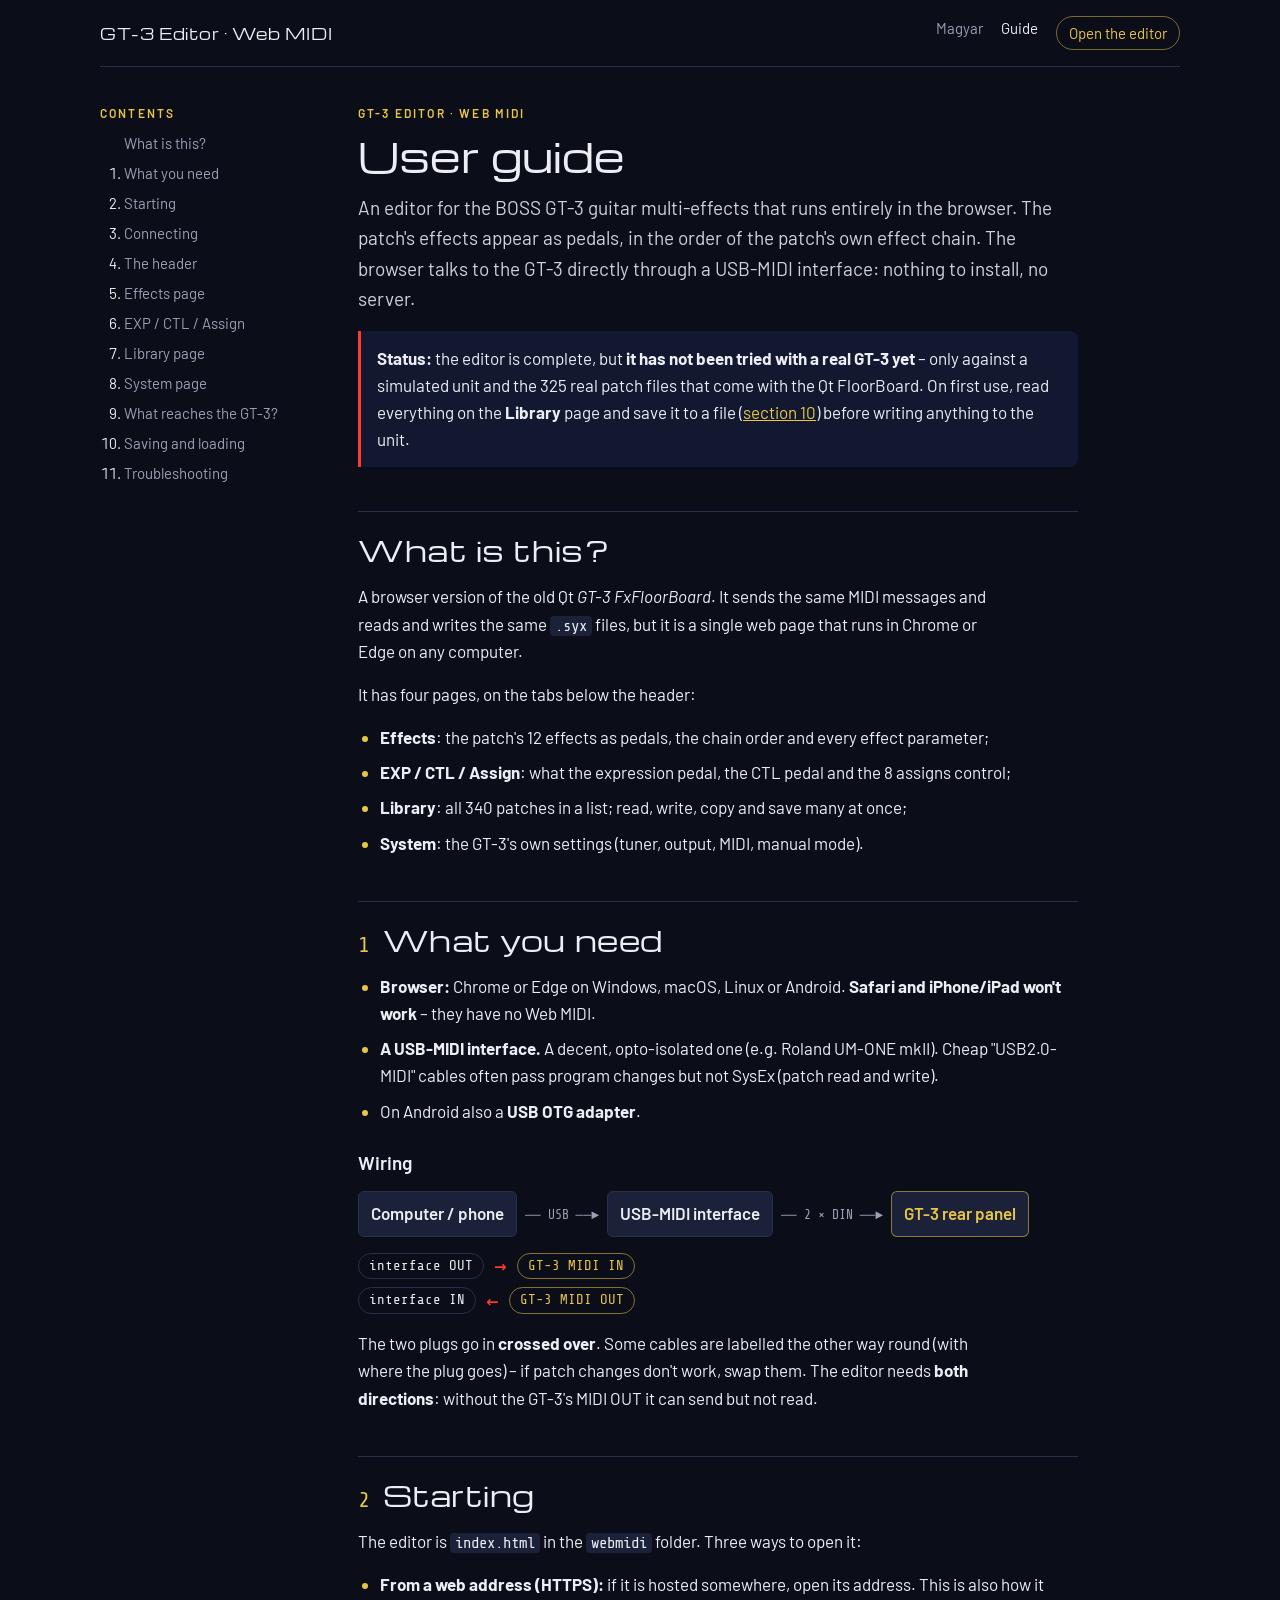
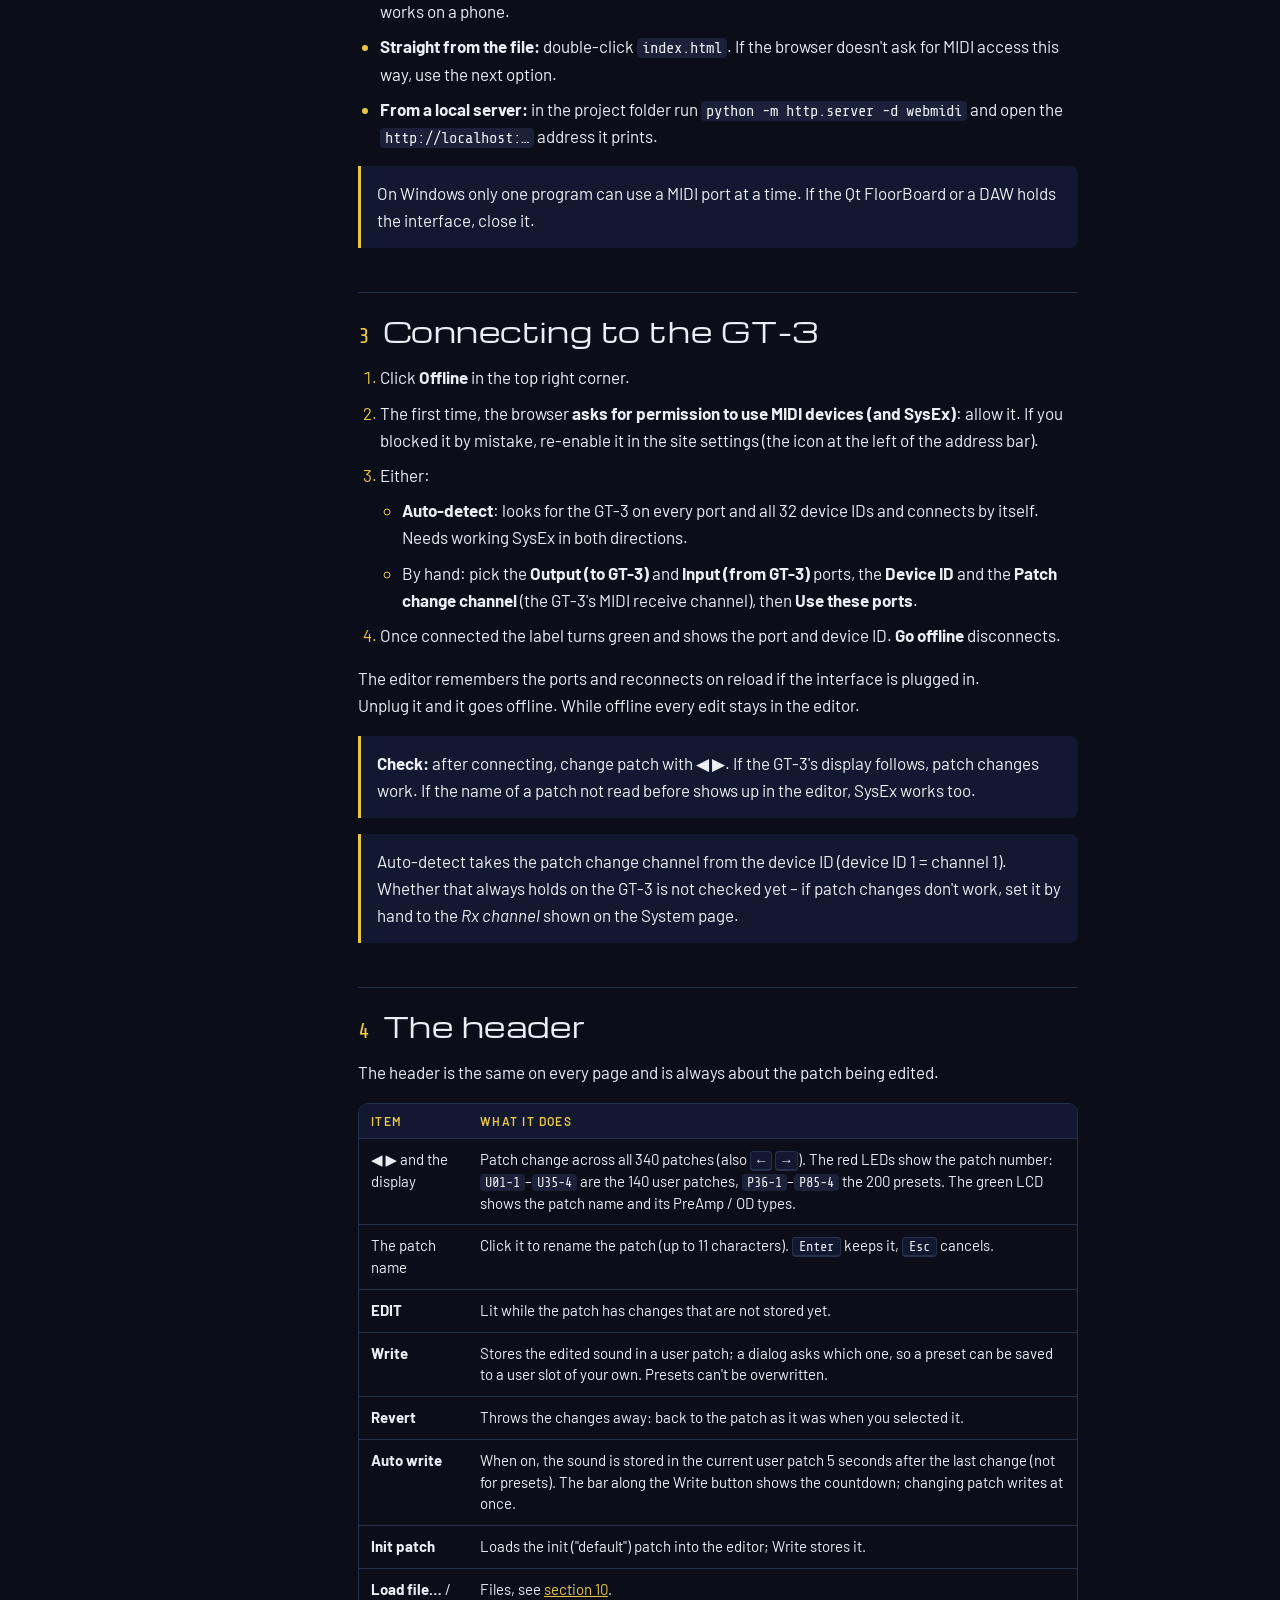
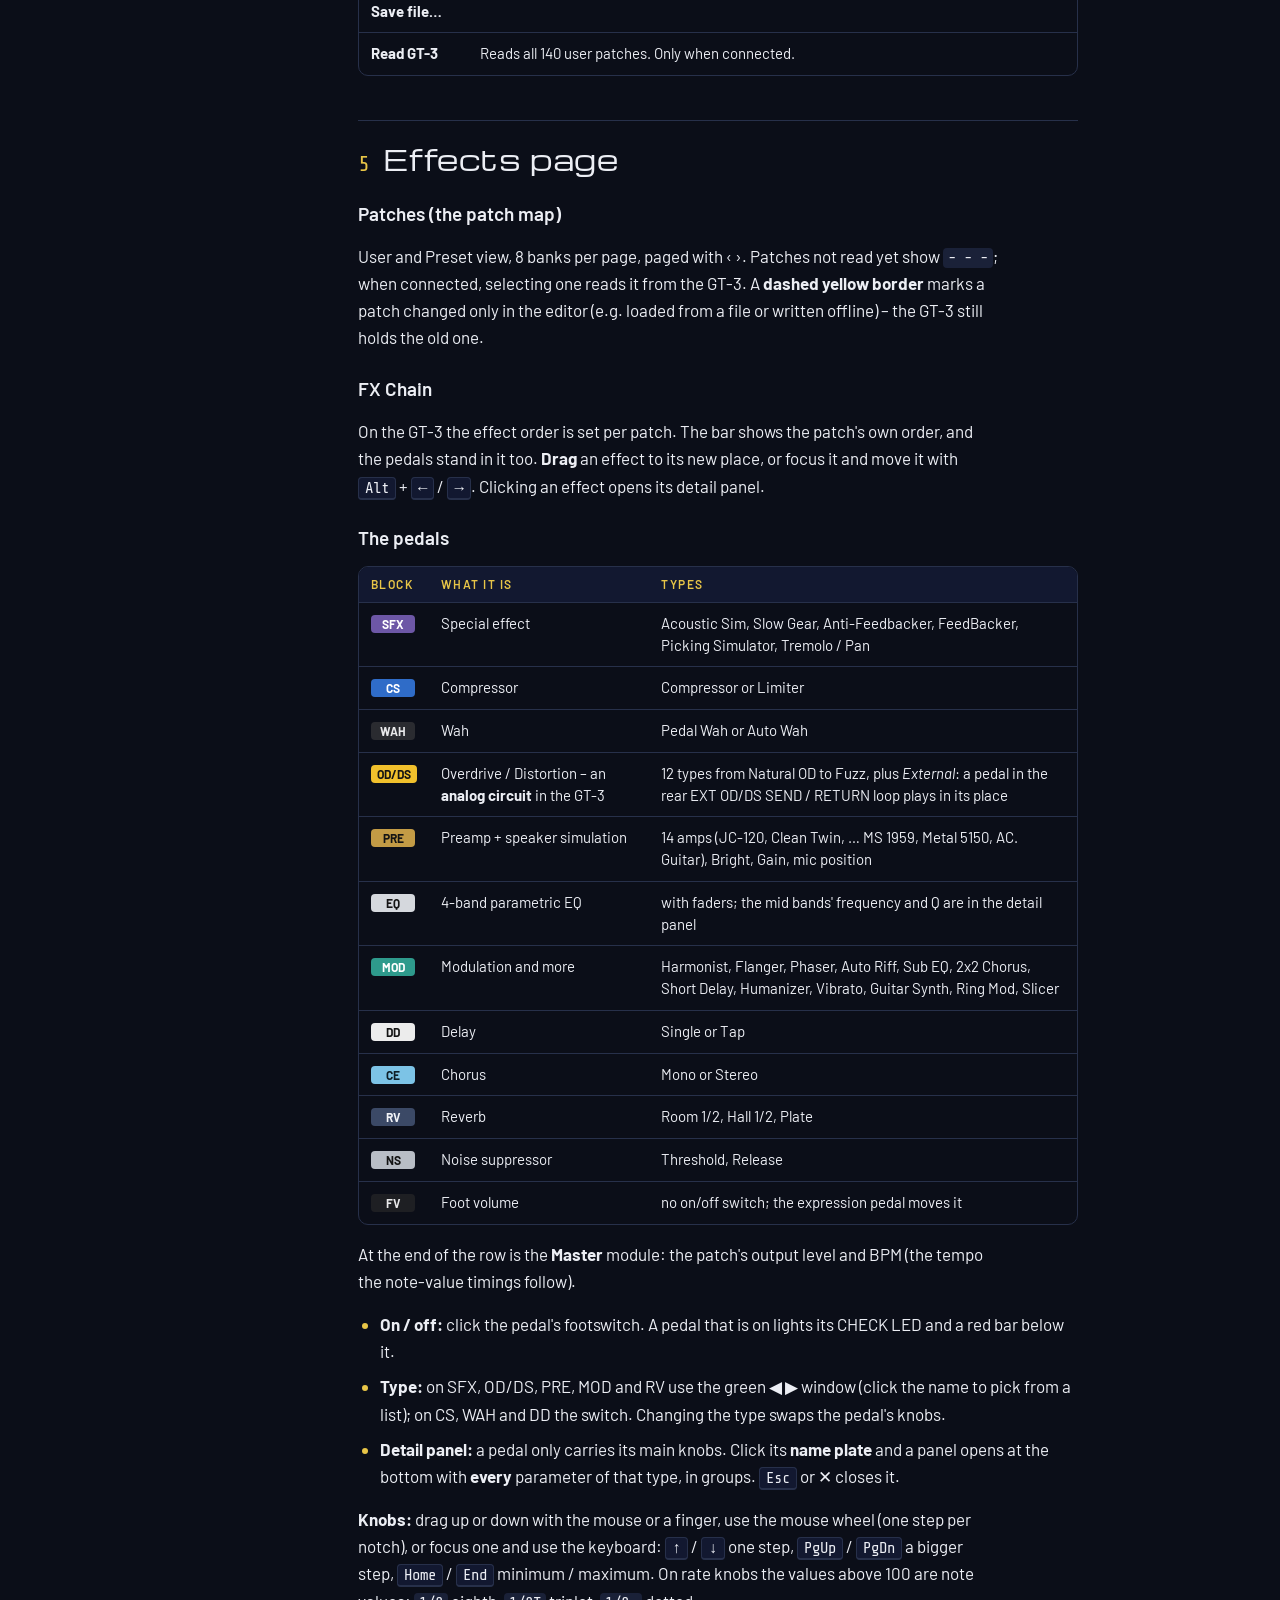
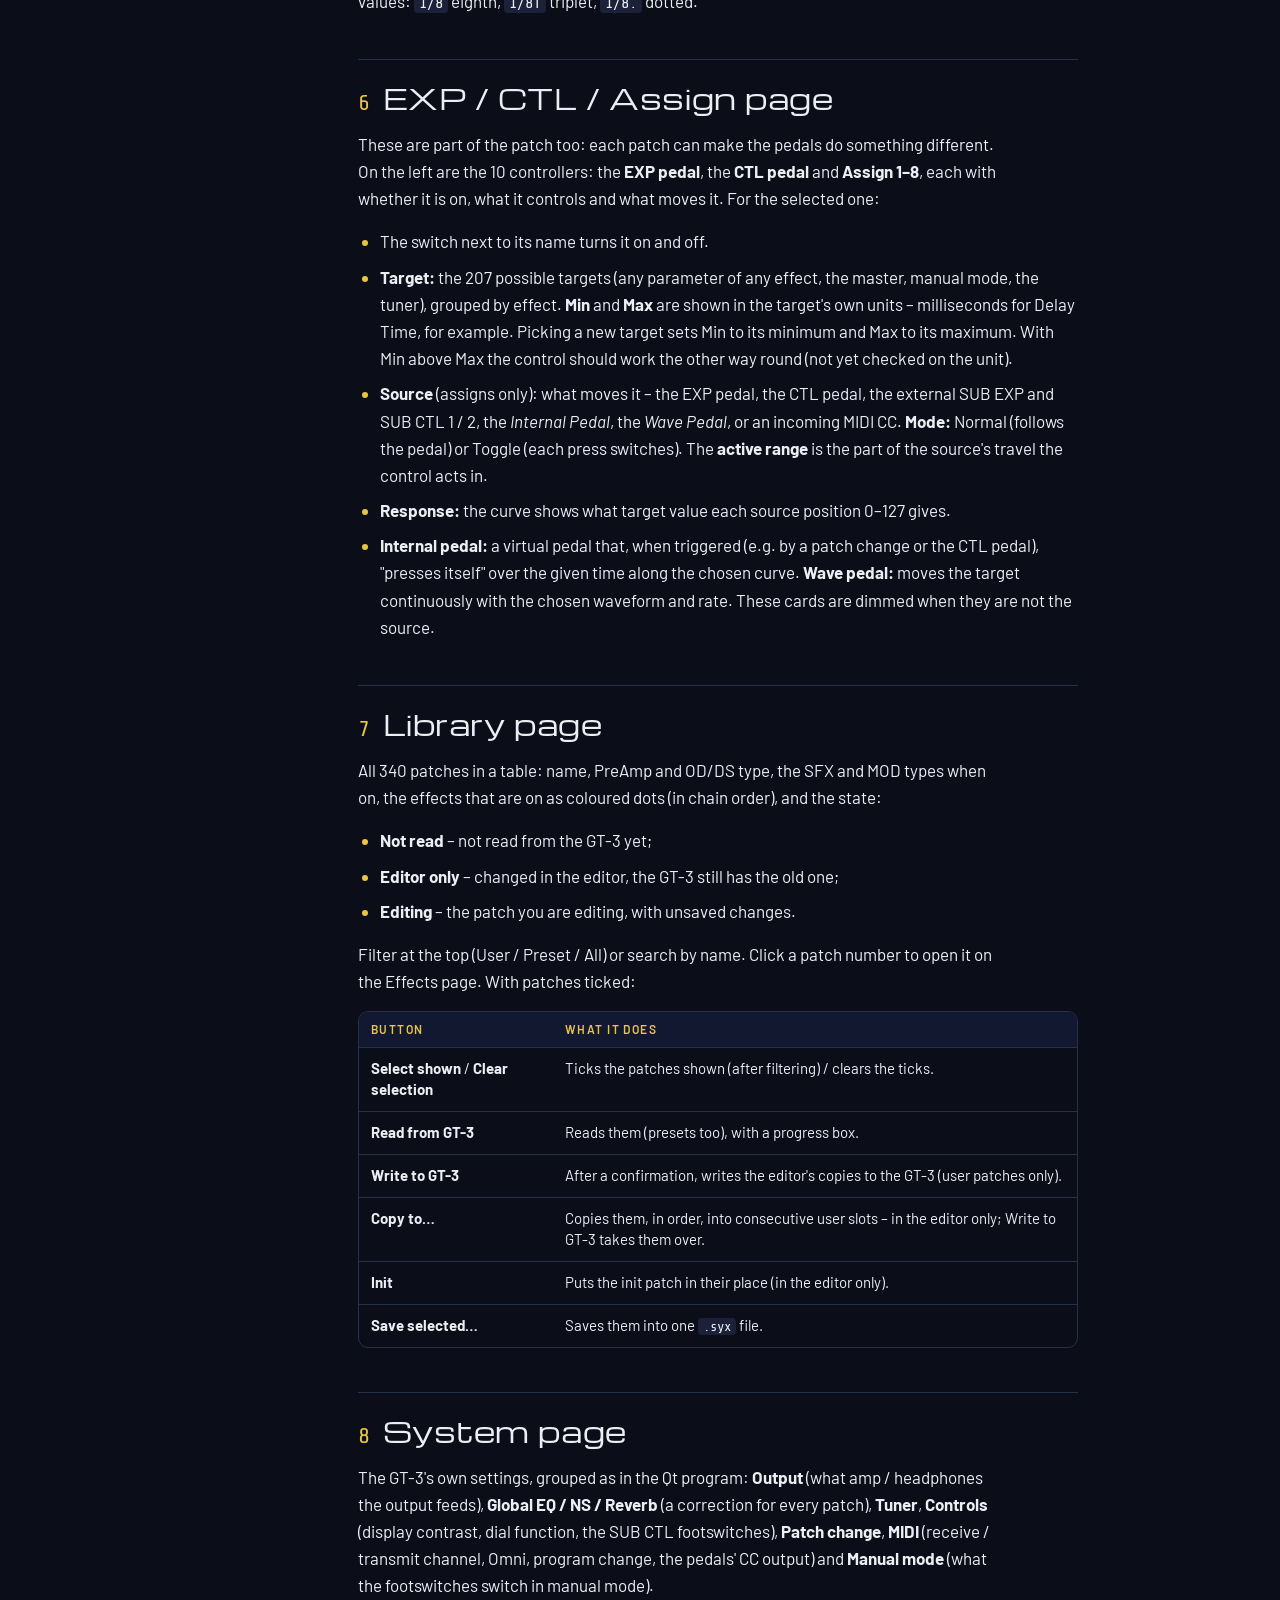
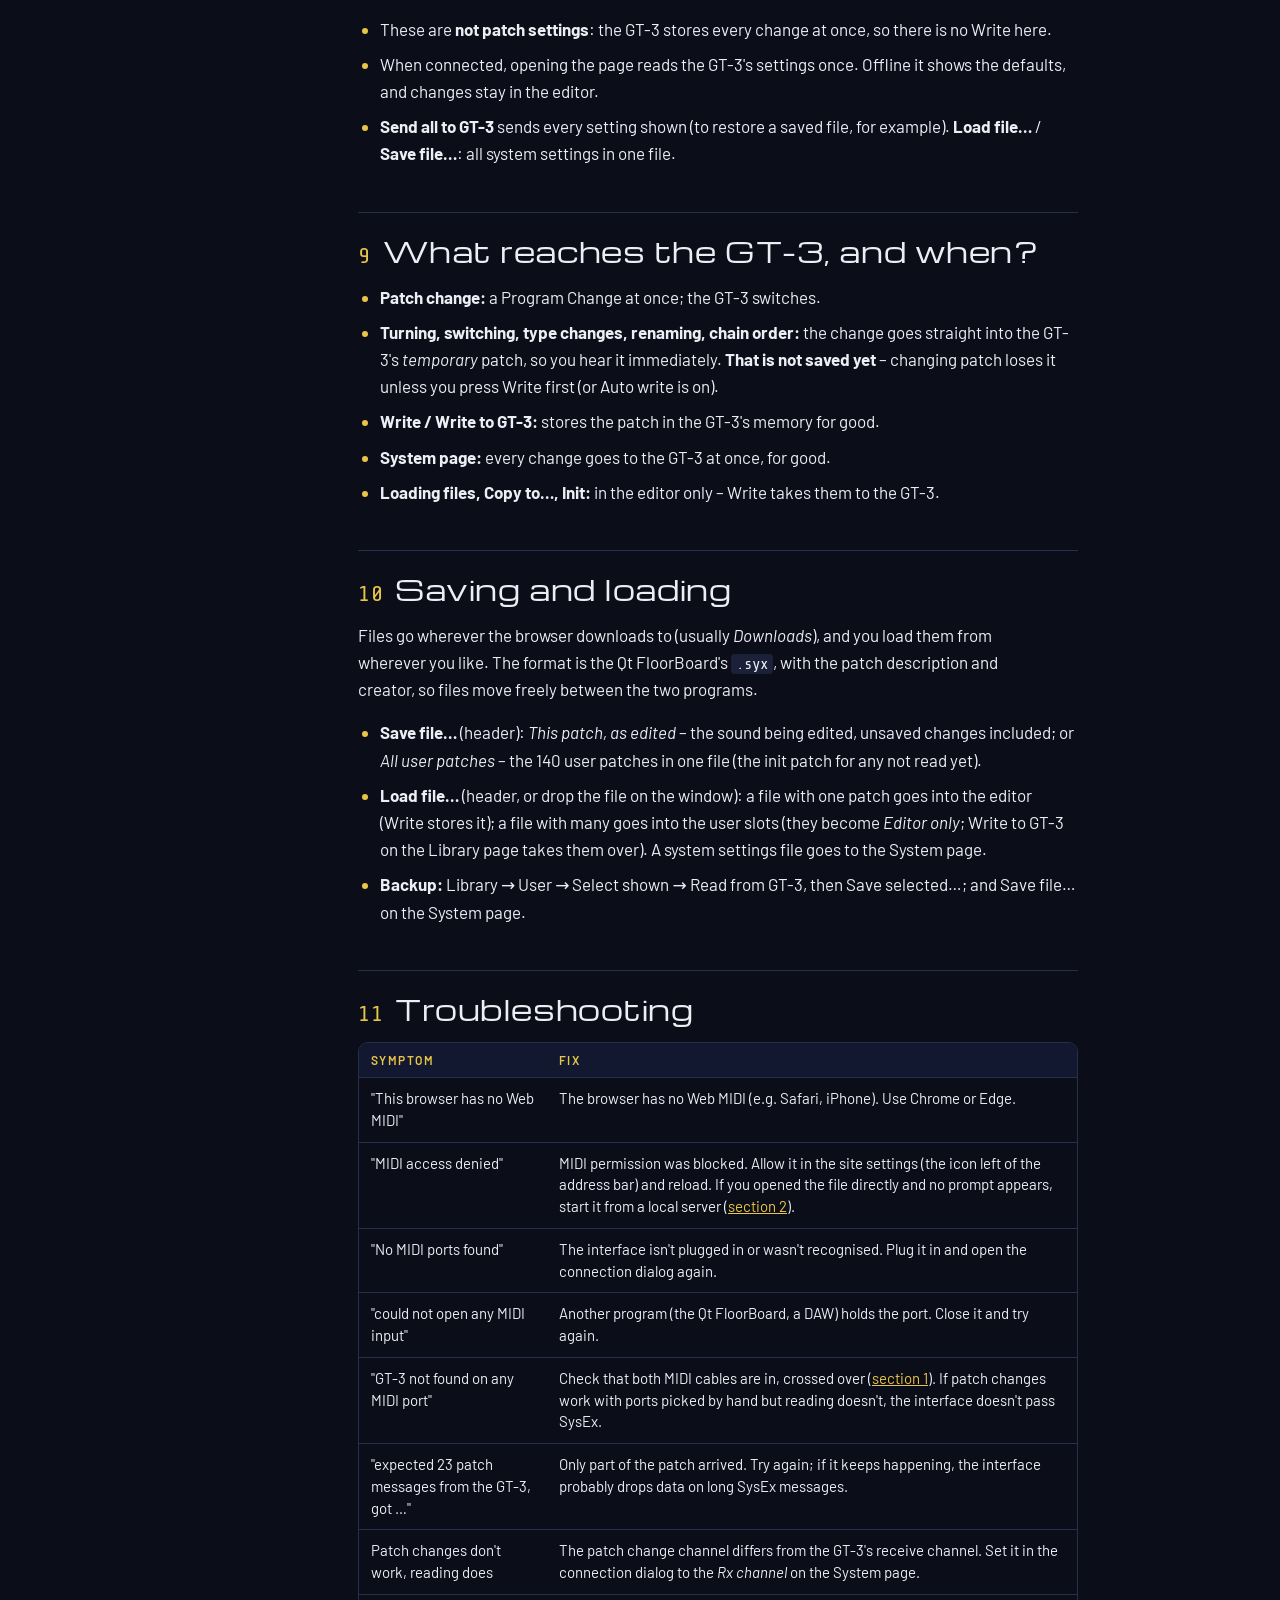
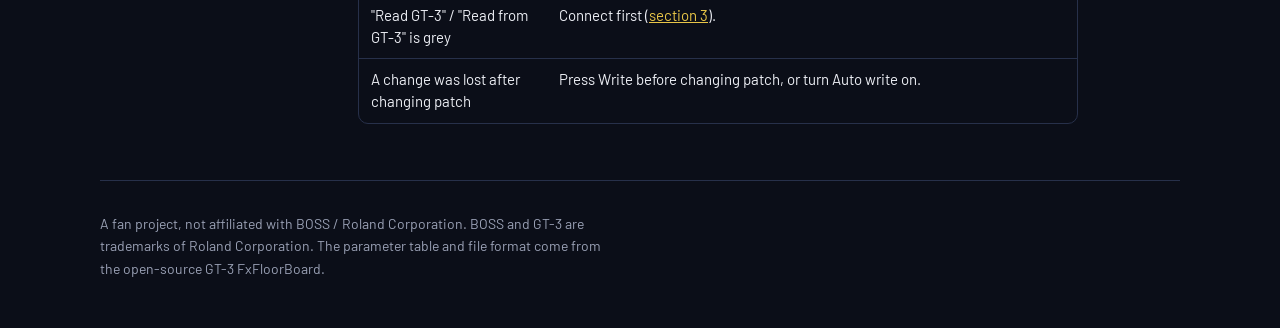
==== webmidi/guide.html @ c087a0ef "Add the GT-3 Web MIDI editor A browser port of the Qt GT-3 FxFloorBoard, built like the ME-5 Web MID" ====
<!DOCTYPE html>
<html lang="en">
<head>
  <meta charset="utf-8">
  <meta name="viewport" content="width=device-width, initial-scale=1">
  <title>GT-3 Web MIDI – User guide</title>
  <link rel="alternate" hreflang="hu" href="utmutato.html">
  <link rel="preconnect" href="https://fonts.googleapis.com">
  <link rel="preconnect" href="https://fonts.gstatic.com" crossorigin>
  <link rel="stylesheet" href="https://fonts.googleapis.com/css2?family=Michroma&family=Barlow:ital,wght@0,400;0,500;0,600;0,700;1,400&family=Share+Tech+Mono&display=swap">
  <link rel="stylesheet" href="pages.css">
</head>
<body>
<div class="wrap">
  <nav class="pagenav" aria-label="Pages">
    <a class="pagenav-brand" href="index.html">GT-3 Editor · Web MIDI</a>
    <div class="pagenav-links">
      <a href="utmutato.html" hreflang="hu" lang="hu">Magyar</a>
      <a href="guide.html" aria-current="page">Guide</a>
      <a class="open" href="index.html">Open the editor</a>
    </div>
  </nav>
  <div class="doc">
    <aside class="toc" aria-label="Contents">
      <span class="label">Contents</span>
      <ol>
        <li class="plain"><a href="#what">What is this?</a></li>
        <li value="1"><a href="#need">What you need</a></li>
        <li value="2"><a href="#start">Starting</a></li>
        <li value="3"><a href="#connect">Connecting</a></li>
        <li value="4"><a href="#header">The header</a></li>
        <li value="5"><a href="#effects">Effects page</a></li>
        <li value="6"><a href="#assign">EXP / CTL / Assign</a></li>
        <li value="7"><a href="#library">Library page</a></li>
        <li value="8"><a href="#system">System page</a></li>
        <li value="9"><a href="#sending">What reaches the GT-3?</a></li>
        <li value="10"><a href="#files">Saving and loading</a></li>
        <li value="11"><a href="#problems">Troubleshooting</a></li>
      </ol>
    </aside>

    <article class="prose">
      <header class="stack">
        <span class="label">GT-3 Editor · Web MIDI</span>
        <h1>User guide</h1>
        <p class="lede">An editor for the BOSS GT-3 guitar multi-effects that runs entirely in the browser. The patch's effects appear as pedals, in the order of the patch's own effect chain. The browser talks to the GT-3 directly through a USB-MIDI interface: nothing to install, no server.</p>
      </header>

      <p class="note warn"><strong>Status:</strong> the editor is complete, but <strong>it has not been tried with a real GT-3 yet</strong> – only against a simulated unit and the 325 real patch files that come with the Qt FloorBoard. On first use, read everything on the <strong>Library</strong> page and save it to a file (<a href="#files">section 10</a>) before writing anything to the unit.</p>

      <h2 id="what">What is this?</h2>
      <p>A browser version of the old Qt <em>GT-3 FxFloorBoard</em>. It sends the same MIDI messages and reads and writes the same <code>.syx</code> files, but it is a single web page that runs in Chrome or Edge on any computer.</p>
      <p>It has four pages, on the tabs below the header:</p>
      <ul>
        <li><strong>Effects</strong>: the patch's 12 effects as pedals, the chain order and every effect parameter;</li>
        <li><strong>EXP / CTL / Assign</strong>: what the expression pedal, the CTL pedal and the 8 assigns control;</li>
        <li><strong>Library</strong>: all 340 patches in a list; read, write, copy and save many at once;</li>
        <li><strong>System</strong>: the GT-3's own settings (tuner, output, MIDI, manual mode).</li>
      </ul>

      <h2 id="need"><span class="num">1</span>What you need</h2>
      <ul>
        <li><strong>Browser:</strong> Chrome or Edge on Windows, macOS, Linux or Android. <strong>Safari and iPhone/iPad won't work</strong> – they have no Web MIDI.</li>
        <li><strong>A USB-MIDI interface.</strong> A decent, opto-isolated one (e.g. Roland UM-ONE mkII). Cheap "USB2.0-MIDI" cables often pass program changes but not SysEx (patch read and write).</li>
        <li>On Android also a <strong>USB OTG adapter</strong>.</li>
      </ul>

      <h3 id="wiring">Wiring</h3>
      <div class="wiring" role="img" aria-label="Computer or phone, USB, USB-MIDI interface, two DIN plugs, GT-3 rear panel">
        <span class="node">Computer / phone</span><span class="wire">USB</span>
        <span class="node">USB-MIDI interface</span><span class="wire">2 × DIN</span>
        <span class="node unit">GT-3 rear panel</span>
      </div>
      <div class="cross">
        <div><span class="jackname">interface OUT</span><span class="arrow">→</span><span class="jackname unit">GT-3 MIDI IN</span></div>
        <div><span class="jackname">interface IN</span><span class="arrow">←</span><span class="jackname unit">GT-3 MIDI OUT</span></div>
      </div>
      <p>The two plugs go in <strong>crossed over</strong>. Some cables are labelled the other way round (with where the plug goes) – if patch changes don't work, swap them. The editor needs <strong>both directions</strong>: without the GT-3's MIDI OUT it can send but not read.</p>

      <h2 id="start"><span class="num">2</span>Starting</h2>
      <p>The editor is <code>index.html</code> in the <code>webmidi</code> folder. Three ways to open it:</p>
      <ul>
        <li><strong>From a web address (HTTPS):</strong> if it is hosted somewhere, open its address. This is also how it works on a phone.</li>
        <li><strong>Straight from the file:</strong> double-click <code>index.html</code>. If the browser doesn't ask for MIDI access this way, use the next option.</li>
        <li><strong>From a local server:</strong> in the project folder run <code>python -m http.server -d webmidi</code> and open the <code>http://localhost:…</code> address it prints.</li>
      </ul>
      <p class="note">On Windows only one program can use a MIDI port at a time. If the Qt FloorBoard or a DAW holds the interface, close it.</p>

      <h2 id="connect"><span class="num">3</span>Connecting to the GT-3</h2>
      <ol>
        <li>Click <strong>Offline</strong> in the top right corner.</li>
        <li>The first time, the browser <strong>asks for permission to use MIDI devices (and SysEx)</strong>: allow it. If you blocked it by mistake, re-enable it in the site settings (the icon at the left of the address bar).</li>
        <li>Either:
          <ul>
            <li><strong>Auto-detect</strong>: looks for the GT-3 on every port and all 32 device IDs and connects by itself. Needs working SysEx in both directions.</li>
            <li>By hand: pick the <strong>Output (to GT-3)</strong> and <strong>Input (from GT-3)</strong> ports, the <strong>Device ID</strong> and the <strong>Patch change channel</strong> (the GT-3's MIDI receive channel), then <strong>Use these ports</strong>.</li>
          </ul>
        </li>
        <li>Once connected the label turns green and shows the port and device ID. <strong>Go offline</strong> disconnects.</li>
      </ol>
      <p>The editor remembers the ports and reconnects on reload if the interface is plugged in. Unplug it and it goes offline. While offline every edit stays in the editor.</p>
      <p class="note"><strong>Check:</strong> after connecting, change patch with ◀ ▶. If the GT-3's display follows, patch changes work. If the name of a patch not read before shows up in the editor, SysEx works too.</p>
      <p class="note">Auto-detect takes the patch change channel from the device ID (device ID 1 = channel 1). Whether that always holds on the GT-3 is not checked yet – if patch changes don't work, set it by hand to the <em>Rx channel</em> shown on the System page.</p>

      <h2 id="header"><span class="num">4</span>The header</h2>
      <p>The header is the same on every page and is always about the patch being edited.</p>
      <div class="table-wrap"><table>
        <thead><tr><th>Item</th><th>What it does</th></tr></thead>
        <tbody>
          <tr><td>◀ ▶ and the display</td><td>Patch change across all 340 patches (also <kbd>←</kbd> <kbd>→</kbd>). The red LEDs show the patch number: <code>U01-1</code>–<code>U35-4</code> are the 140 user patches, <code>P36-1</code>–<code>P85-4</code> the 200 presets. The green LCD shows the patch name and its PreAmp / OD types.</td></tr>
          <tr><td>The patch name</td><td>Click it to rename the patch (up to 11 characters). <kbd>Enter</kbd> keeps it, <kbd>Esc</kbd> cancels.</td></tr>
          <tr><td><strong>EDIT</strong></td><td>Lit while the patch has changes that are not stored yet.</td></tr>
          <tr><td><strong>Write</strong></td><td>Stores the edited sound in a user patch; a dialog asks which one, so a preset can be saved to a user slot of your own. Presets can't be overwritten.</td></tr>
          <tr><td><strong>Revert</strong></td><td>Throws the changes away: back to the patch as it was when you selected it.</td></tr>
          <tr><td><strong>Auto write</strong></td><td>When on, the sound is stored in the current user patch 5 seconds after the last change (not for presets). The bar along the Write button shows the countdown; changing patch writes at once.</td></tr>
          <tr><td><strong>Init patch</strong></td><td>Loads the init ("default") patch into the editor; Write stores it.</td></tr>
          <tr><td><strong>Load file…</strong> / <strong>Save file…</strong></td><td>Files, see <a href="#files">section 10</a>.</td></tr>
          <tr><td><strong>Read GT-3</strong></td><td>Reads all 140 user patches. Only when connected.</td></tr>
        </tbody>
      </table></div>

      <h2 id="effects"><span class="num">5</span>Effects page</h2>
      <h3>Patches (the patch map)</h3>
      <p>User and Preset view, 8 banks per page, paged with ‹ ›. Patches not read yet show <code>- - -</code>; when connected, selecting one reads it from the GT-3. A <strong>dashed yellow border</strong> marks a patch changed only in the editor (e.g. loaded from a file or written offline) – the GT-3 still holds the old one.</p>

      <h3>FX Chain</h3>
      <p>On the GT-3 the effect order is set per patch. The bar shows the patch's own order, and the pedals stand in it too. <strong>Drag</strong> an effect to its new place, or focus it and move it with <kbd>Alt</kbd> + <kbd>←</kbd> / <kbd>→</kbd>. Clicking an effect opens its detail panel.</p>

      <h3>The pedals</h3>
      <div class="table-wrap"><table>
        <thead><tr><th>Block</th><th>What it is</th><th>Types</th></tr></thead>
        <tbody>
          <tr><td><span class="chip" style="--c:#6d57a6;--ink:#fff">SFX</span></td><td>Special effect</td><td>Acoustic Sim, Slow Gear, Anti-Feedbacker, FeedBacker, Picking Simulator, Tremolo / Pan</td></tr>
          <tr><td><span class="chip" style="--c:#2f6cc8;--ink:#fff">CS</span></td><td>Compressor</td><td>Compressor or Limiter</td></tr>
          <tr><td><span class="chip" style="--c:#2a2b30;--ink:#e8e8ea">WAH</span></td><td>Wah</td><td>Pedal Wah or Auto Wah</td></tr>
          <tr><td><span class="chip" style="--c:#f1c02c">OD/DS</span></td><td>Overdrive / Distortion – an <strong>analog circuit</strong> in the GT-3</td><td>12 types from Natural OD to Fuzz, plus <em>External</em>: a pedal in the rear EXT OD/DS SEND / RETURN loop plays in its place</td></tr>
          <tr><td><span class="chip" style="--c:#c39b45">PRE</span></td><td>Preamp + speaker simulation</td><td>14 amps (JC-120, Clean Twin, … MS 1959, Metal 5150, AC. Guitar), Bright, Gain, mic position</td></tr>
          <tr><td><span class="chip" style="--c:#d5d8dd">EQ</span></td><td>4-band parametric EQ</td><td>with faders; the mid bands' frequency and Q are in the detail panel</td></tr>
          <tr><td><span class="chip" style="--c:#2e9a8c;--ink:#fff">MOD</span></td><td>Modulation and more</td><td>Harmonist, Flanger, Phaser, Auto Riff, Sub EQ, 2x2 Chorus, Short Delay, Humanizer, Vibrato, Guitar Synth, Ring Mod, Slicer</td></tr>
          <tr><td><span class="chip" style="--c:#ececec">DD</span></td><td>Delay</td><td>Single or Tap</td></tr>
          <tr><td><span class="chip" style="--c:#7cc3e6;--ink:#0f1f28">CE</span></td><td>Chorus</td><td>Mono or Stereo</td></tr>
          <tr><td><span class="chip" style="--c:#3b4966;--ink:#f2f4f8">RV</span></td><td>Reverb</td><td>Room 1/2, Hall 1/2, Plate</td></tr>
          <tr><td><span class="chip" style="--c:#b8bdc5">NS</span></td><td>Noise suppressor</td><td>Threshold, Release</td></tr>
          <tr><td><span class="chip" style="--c:#1e1f23;--ink:#e8e8ea">FV</span></td><td>Foot volume</td><td>no on/off switch; the expression pedal moves it</td></tr>
        </tbody>
      </table></div>
      <p>At the end of the row is the <strong>Master</strong> module: the patch's output level and BPM (the tempo the note-value timings follow).</p>
      <ul>
        <li><strong>On / off:</strong> click the pedal's footswitch. A pedal that is on lights its CHECK LED and a red bar below it.</li>
        <li><strong>Type:</strong> on SFX, OD/DS, PRE, MOD and RV use the green ◀ ▶ window (click the name to pick from a list); on CS, WAH and DD the switch. Changing the type swaps the pedal's knobs.</li>
        <li><strong>Detail panel:</strong> a pedal only carries its main knobs. Click its <strong>name plate</strong> and a panel opens at the bottom with <strong>every</strong> parameter of that type, in groups. <kbd>Esc</kbd> or ✕ closes it.</li>
      </ul>
      <p><strong>Knobs:</strong> drag up or down with the mouse or a finger, use the mouse wheel (one step per notch), or focus one and use the keyboard: <kbd>↑</kbd> / <kbd>↓</kbd> one step, <kbd>PgUp</kbd> / <kbd>PgDn</kbd> a bigger step, <kbd>Home</kbd> / <kbd>End</kbd> minimum / maximum. On rate knobs the values above 100 are note values: <code>1/8</code> eighth, <code>1/8T</code> triplet, <code>1/8.</code> dotted.</p>

      <h2 id="assign"><span class="num">6</span>EXP / CTL / Assign page</h2>
      <p>These are part of the patch too: each patch can make the pedals do something different. On the left are the 10 controllers: the <strong>EXP pedal</strong>, the <strong>CTL pedal</strong> and <strong>Assign 1–8</strong>, each with whether it is on, what it controls and what moves it. For the selected one:</p>
      <ul>
        <li>The switch next to its name turns it on and off.</li>
        <li><strong>Target:</strong> the 207 possible targets (any parameter of any effect, the master, manual mode, the tuner), grouped by effect. <strong>Min</strong> and <strong>Max</strong> are shown in the target's own units – milliseconds for Delay Time, for example. Picking a new target sets Min to its minimum and Max to its maximum. With Min above Max the control should work the other way round (not yet checked on the unit).</li>
        <li><strong>Source</strong> (assigns only): what moves it – the EXP pedal, the CTL pedal, the external SUB EXP and SUB CTL 1 / 2, the <em>Internal Pedal</em>, the <em>Wave Pedal</em>, or an incoming MIDI CC. <strong>Mode:</strong> Normal (follows the pedal) or Toggle (each press switches). The <strong>active range</strong> is the part of the source's travel the control acts in.</li>
        <li><strong>Response:</strong> the curve shows what target value each source position 0–127 gives.</li>
        <li><strong>Internal pedal:</strong> a virtual pedal that, when triggered (e.g. by a patch change or the CTL pedal), "presses itself" over the given time along the chosen curve. <strong>Wave pedal:</strong> moves the target continuously with the chosen waveform and rate. These cards are dimmed when they are not the source.</li>
      </ul>

      <h2 id="library"><span class="num">7</span>Library page</h2>
      <p>All 340 patches in a table: name, PreAmp and OD/DS type, the SFX and MOD types when on, the effects that are on as coloured dots (in chain order), and the state:</p>
      <ul>
        <li><strong>Not read</strong> – not read from the GT-3 yet;</li>
        <li><strong>Editor only</strong> – changed in the editor, the GT-3 still has the old one;</li>
        <li><strong>Editing</strong> – the patch you are editing, with unsaved changes.</li>
      </ul>
      <p>Filter at the top (User / Preset / All) or search by name. Click a patch number to open it on the Effects page. With patches ticked:</p>
      <div class="table-wrap"><table>
        <thead><tr><th>Button</th><th>What it does</th></tr></thead>
        <tbody>
          <tr><td><strong>Select shown</strong> / <strong>Clear selection</strong></td><td>Ticks the patches shown (after filtering) / clears the ticks.</td></tr>
          <tr><td><strong>Read from GT-3</strong></td><td>Reads them (presets too), with a progress box.</td></tr>
          <tr><td><strong>Write to GT-3</strong></td><td>After a confirmation, writes the editor's copies to the GT-3 (user patches only).</td></tr>
          <tr><td><strong>Copy to…</strong></td><td>Copies them, in order, into consecutive user slots – in the editor only; Write to GT-3 takes them over.</td></tr>
          <tr><td><strong>Init</strong></td><td>Puts the init patch in their place (in the editor only).</td></tr>
          <tr><td><strong>Save selected…</strong></td><td>Saves them into one <code>.syx</code> file.</td></tr>
        </tbody>
      </table></div>

      <h2 id="system"><span class="num">8</span>System page</h2>
      <p>The GT-3's own settings, grouped as in the Qt program: <strong>Output</strong> (what amp / headphones the output feeds), <strong>Global EQ / NS / Reverb</strong> (a correction for every patch), <strong>Tuner</strong>, <strong>Controls</strong> (display contrast, dial function, the SUB CTL footswitches), <strong>Patch change</strong>, <strong>MIDI</strong> (receive / transmit channel, Omni, program change, the pedals' CC output) and <strong>Manual mode</strong> (what the footswitches switch in manual mode).</p>
      <ul>
        <li>These are <strong>not patch settings</strong>: the GT-3 stores every change at once, so there is no Write here.</li>
        <li>When connected, opening the page reads the GT-3's settings once. Offline it shows the defaults, and changes stay in the editor.</li>
        <li><strong>Send all to GT-3</strong> sends every setting shown (to restore a saved file, for example). <strong>Load file…</strong> / <strong>Save file…</strong>: all system settings in one file.</li>
      </ul>

      <h2 id="sending"><span class="num">9</span>What reaches the GT-3, and when?</h2>
      <ul>
        <li><strong>Patch change:</strong> a Program Change at once; the GT-3 switches.</li>
        <li><strong>Turning, switching, type changes, renaming, chain order:</strong> the change goes straight into the GT-3's <em>temporary</em> patch, so you hear it immediately. <strong>That is not saved yet</strong> – changing patch loses it unless you press Write first (or Auto write is on).</li>
        <li><strong>Write / Write to GT-3:</strong> stores the patch in the GT-3's memory for good.</li>
        <li><strong>System page:</strong> every change goes to the GT-3 at once, for good.</li>
        <li><strong>Loading files, Copy to…, Init:</strong> in the editor only – Write takes them to the GT-3.</li>
      </ul>

      <h2 id="files"><span class="num">10</span>Saving and loading</h2>
      <p>Files go wherever the browser downloads to (usually <em>Downloads</em>), and you load them from wherever you like. The format is the Qt FloorBoard's <code>.syx</code>, with the patch description and creator, so files move freely between the two programs.</p>
      <ul>
        <li><strong>Save file…</strong> (header): <em>This patch, as edited</em> – the sound being edited, unsaved changes included; or <em>All user patches</em> – the 140 user patches in one file (the init patch for any not read yet).</li>
        <li><strong>Load file…</strong> (header, or drop the file on the window): a file with one patch goes into the editor (Write stores it); a file with many goes into the user slots (they become <em>Editor only</em>; Write to GT-3 on the Library page takes them over). A system settings file goes to the System page.</li>
        <li><strong>Backup:</strong> Library → User → Select shown → Read from GT-3, then Save selected…; and Save file… on the System page.</li>
      </ul>

      <h2 id="problems"><span class="num">11</span>Troubleshooting</h2>
      <div class="table-wrap"><table>
        <thead><tr><th>Symptom</th><th>Fix</th></tr></thead>
        <tbody>
          <tr><td>"This browser has no Web MIDI"</td><td>The browser has no Web MIDI (e.g. Safari, iPhone). Use Chrome or Edge.</td></tr>
          <tr><td>"MIDI access denied"</td><td>MIDI permission was blocked. Allow it in the site settings (the icon left of the address bar) and reload. If you opened the file directly and no prompt appears, start it from a local server (<a href="#start">section 2</a>).</td></tr>
          <tr><td>"No MIDI ports found"</td><td>The interface isn't plugged in or wasn't recognised. Plug it in and open the connection dialog again.</td></tr>
          <tr><td>"could not open any MIDI input"</td><td>Another program (the Qt FloorBoard, a DAW) holds the port. Close it and try again.</td></tr>
          <tr><td>"GT-3 not found on any MIDI port"</td><td>Check that both MIDI cables are in, crossed over (<a href="#need">section 1</a>). If patch changes work with ports picked by hand but reading doesn't, the interface doesn't pass SysEx.</td></tr>
          <tr><td>"expected 23 patch messages from the GT-3, got …"</td><td>Only part of the patch arrived. Try again; if it keeps happening, the interface probably drops data on long SysEx messages.</td></tr>
          <tr><td>Patch changes don't work, reading does</td><td>The patch change channel differs from the GT-3's receive channel. Set it in the connection dialog to the <em>Rx channel</em> on the System page.</td></tr>
          <tr><td>"Read GT-3" / "Read from GT-3" is grey</td><td>Connect first (<a href="#connect">section 3</a>).</td></tr>
          <tr><td>A change was lost after changing patch</td><td>Press Write before changing patch, or turn Auto write on.</td></tr>
        </tbody>
      </table></div>
    </article>
  </div>

  <footer>
    <p>A fan project, not affiliated with BOSS / Roland Corporation. BOSS and GT-3 are trademarks of Roland Corporation. The parameter table and file format come from the open-source GT-3 FxFloorBoard.</p>
  </footer>
</div>
</body>
</html>
---- webmidi/pages.css ----
/* The guide pages (utmutato.html, guide.html) - the GT-3 panel: dark navy,
   gold print, red LEDs. Taken over from the ME-5 editor's pages.css. */
:root {
  --bg: #0b0e18;
  --panel: #121830;
  --panel-2: #1a2138;
  --line: #27304a;
  --text: #eceef4;
  --muted: #9aa1b5;
  --print: #e8c547;
  --led: #ff3b2f;
  --display: "Michroma", "Eurostile", "Arial Black", sans-serif;
  --body: "Barlow", "Segoe UI", system-ui, sans-serif;
  --mono: "Share Tech Mono", ui-monospace, Consolas, monospace;
  color-scheme: dark;
}
* { box-sizing: border-box; }
body {
  margin: 0;
  background: var(--bg);
  color: var(--text);
  font: 17px/1.6 var(--body);
  padding-inline: 16px;
}
.wrap { max-width: 1080px; margin-inline: auto; }
h1, h2, h3 { font-family: var(--display); font-weight: 400; text-wrap: balance; margin: 0; }
h2 { font-size: clamp(20px, 3vw, 28px); line-height: 1.25; letter-spacing: .02em; }
p { margin: 0; max-width: 64ch; }
a { color: var(--print); }
a:focus-visible { outline: 2px solid var(--print); outline-offset: 3px; }
.label {
  font: 600 12px/1 var(--body);
  letter-spacing: .18em;
  text-transform: uppercase;
  color: var(--print);
}
.stack { display: grid; gap: 14px; }
.lede { font-size: 19px; color: #cfd2db; }

footer { padding-block: 32px 48px; border-top: 1px solid var(--line); display: grid; gap: 12px; font-size: 14px; color: var(--muted); }

/* ---------------------------------------------------------- page nav */
.pagenav {
  display: flex;
  flex-wrap: wrap;
  align-items: center;
  justify-content: space-between;
  gap: 10px 20px;
  padding-block: 16px;
  border-bottom: 1px solid var(--line);
}
.pagenav-brand { font: 400 15px/1 var(--display); letter-spacing: .04em; color: var(--text); text-decoration: none; }
.pagenav-links { display: flex; flex-wrap: wrap; gap: 8px 18px; font-size: 15px; }
.pagenav-links a { color: var(--muted); text-decoration: none; }
.pagenav-links a:hover, .pagenav-links a:focus-visible { color: var(--print); }
.pagenav-links a[aria-current="page"] { color: var(--text); }
.pagenav-links a.open {
  padding: 4px 12px;
  border: 1px solid rgba(232, 197, 71, .5);
  border-radius: 999px;
  color: var(--print);
}

/* ---------------------------------------------------------- manual */
.doc {
  display: grid;
  grid-template-columns: 210px minmax(0, 1fr);
  gap: 48px;
  padding-block: 40px 56px;
  align-items: start;
}
.toc { position: sticky; top: calc(env(safe-area-inset-top, 0px) + 20px); display: grid; gap: 12px; }
.toc ol { margin: 0; padding-left: 24px; display: grid; gap: 6px; font-size: 15px; }
.toc li.plain { list-style: none; }
.toc a { color: var(--muted); text-decoration: none; }
.toc a:hover, .toc a:focus-visible { color: var(--print); }
@media (max-width: 760px) {
  .doc { grid-template-columns: minmax(0, 1fr); gap: 28px; }
  .toc { position: static; }
}

.prose { display: grid; gap: 16px; max-width: 72ch; }
.prose h1 { font-size: clamp(26px, 4.4vw, 40px); line-height: 1.15; }
.prose h2 {
  display: flex;
  align-items: baseline;
  gap: 12px;
  margin-top: 28px;
  padding-top: 20px;
  border-top: 1px solid var(--line);
  scroll-margin-top: 16px;
}
.prose h3 { font: 600 19px/1.3 var(--body); margin-top: 10px; scroll-margin-top: 16px; }
.num { font: 400 .8em/1 var(--mono); color: var(--print); }
.prose ul, .prose ol { margin: 0; padding-left: 22px; display: grid; gap: 8px; }
.prose li > ul { margin-top: 8px; }
.prose li::marker { color: var(--print); }
code, kbd { font: 400 .92em var(--mono); }
code { padding: 1px 5px; background: var(--panel-2); border-radius: 4px; }
kbd { padding: 1px 6px; border: 1px solid var(--line); border-bottom-width: 2px; border-radius: 4px; background: var(--panel); }
.note { padding: 14px 16px; border-left: 3px solid var(--print); background: var(--panel); border-radius: 0 8px 8px 0; max-width: none; }
.note.warn { border-left-color: var(--led); }

.table-wrap { overflow-x: auto; border: 1px solid var(--line); border-radius: 10px; }
table { width: 100%; border-collapse: collapse; font-size: 15px; line-height: 1.45; }
th, td { padding: 10px 12px; text-align: left; vertical-align: top; border-bottom: 1px solid var(--line); }
th { font: 600 12px/1.2 var(--body); letter-spacing: .12em; text-transform: uppercase; color: var(--print); background: var(--panel); }
tbody tr:last-child td { border-bottom: 0; }
.chip {
  --c: #ccc; --ink: #141414;
  display: inline-grid;
  place-items: center;
  min-width: 44px;
  padding: 3px 6px;
  border-radius: 4px;
  background: var(--c);
  color: var(--ink);
  font: 700 12px/1 var(--body);
  white-space: nowrap;
}

.wiring { display: flex; flex-wrap: wrap; align-items: center; gap: 8px; }
.node { padding: 8px 12px; background: var(--panel-2); border: 1px solid var(--line); border-radius: 6px; font-weight: 600; }
.node.unit, .jackname.unit { border-color: rgba(232, 197, 71, .55); color: var(--print); }
.wire { font: 400 13px/1 var(--mono); color: var(--muted); }
.wire::before { content: "── "; }
.wire::after { content: " ──►"; }
.cross { display: grid; gap: 8px; font-size: 15px; }
.cross div { display: flex; flex-wrap: wrap; align-items: center; gap: 10px; }
.jackname { padding: 4px 10px; border: 1px solid var(--line); border-radius: 999px; font: 400 14px/1.2 var(--mono); }
.arrow { color: var(--led); font-weight: 700; }
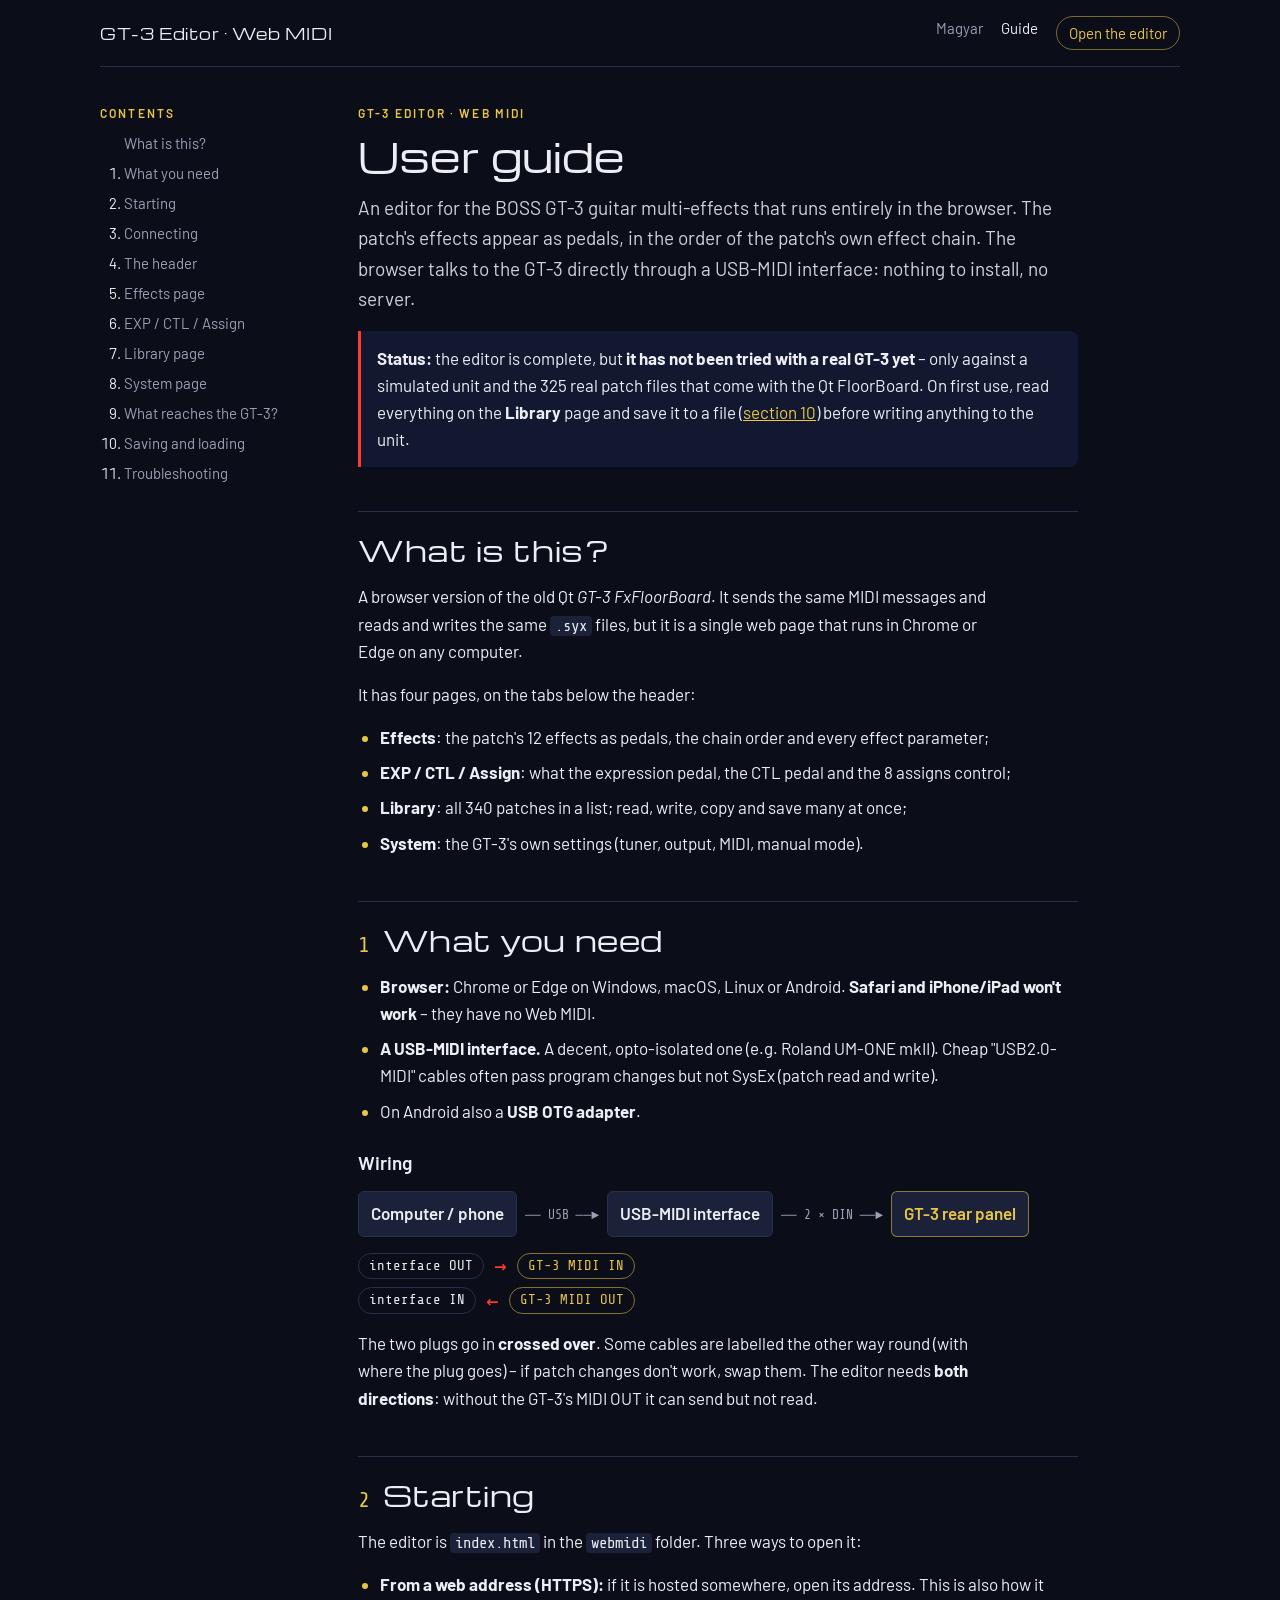
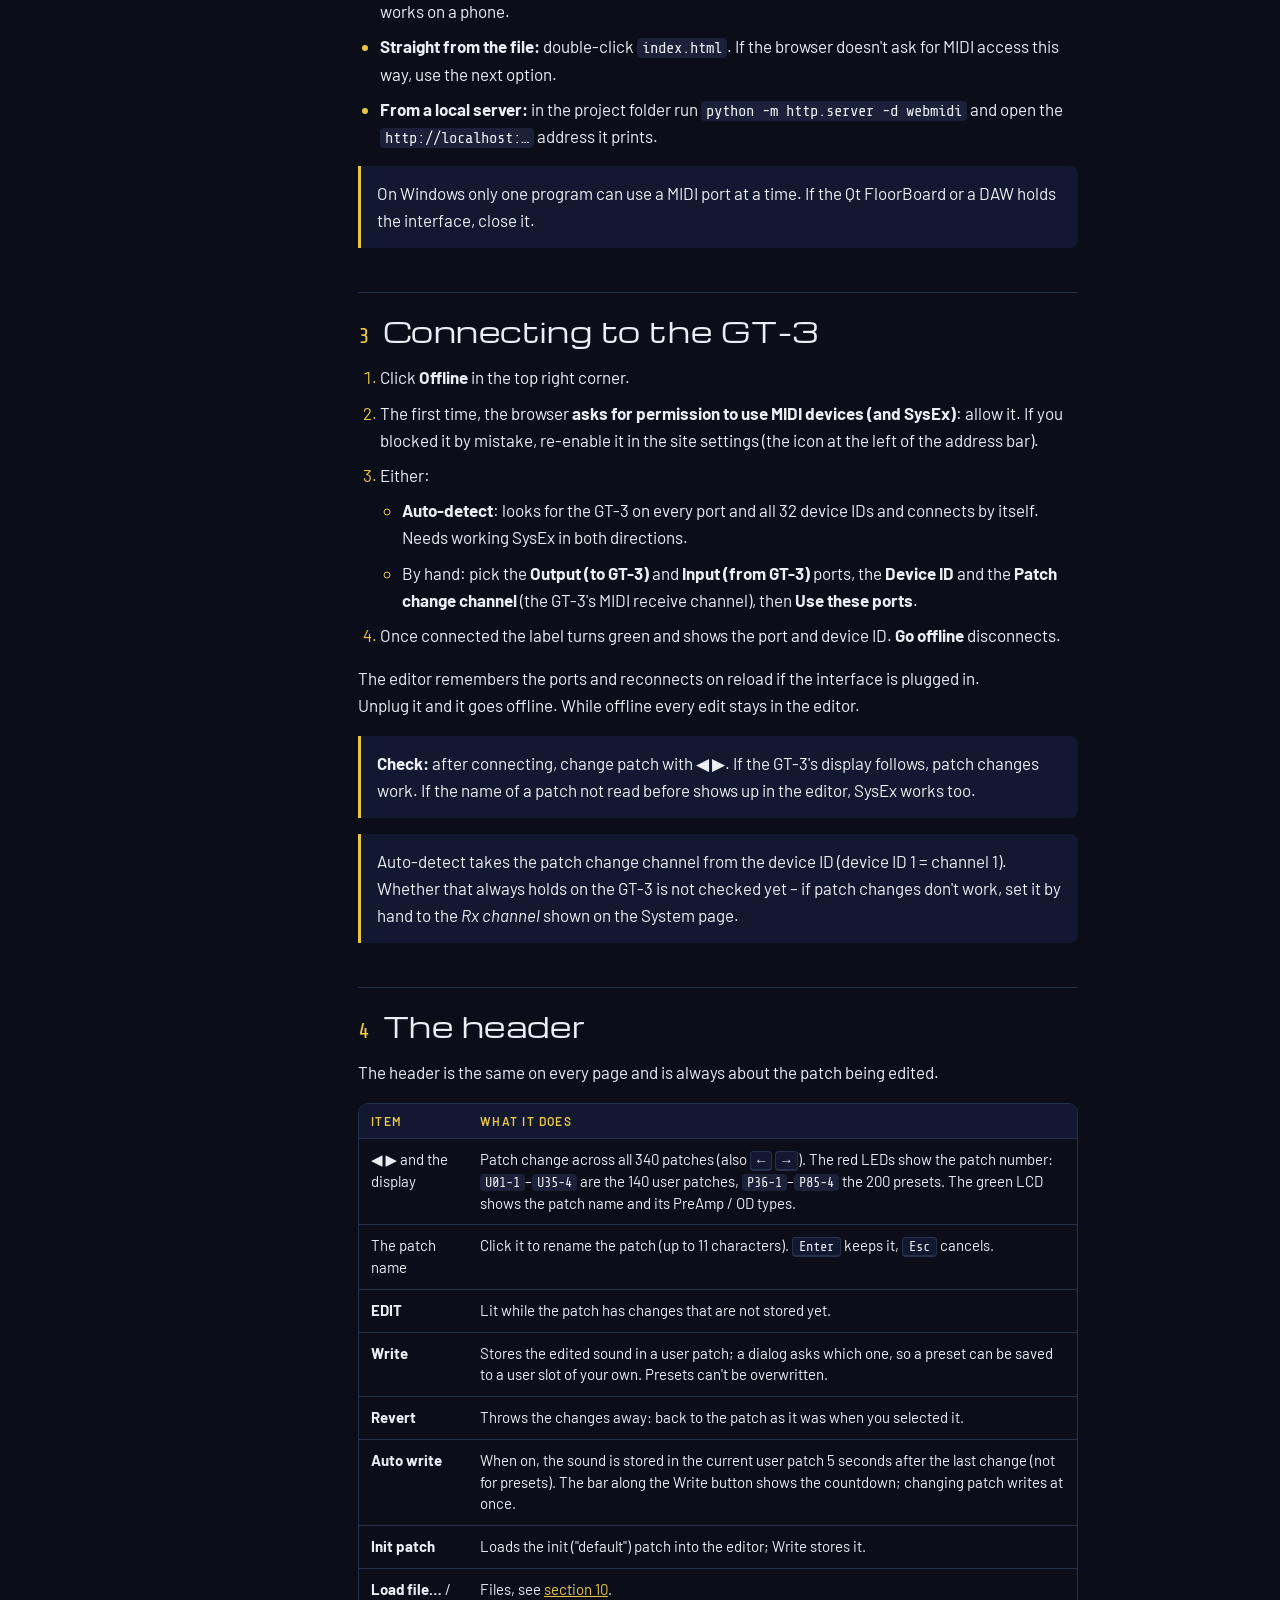
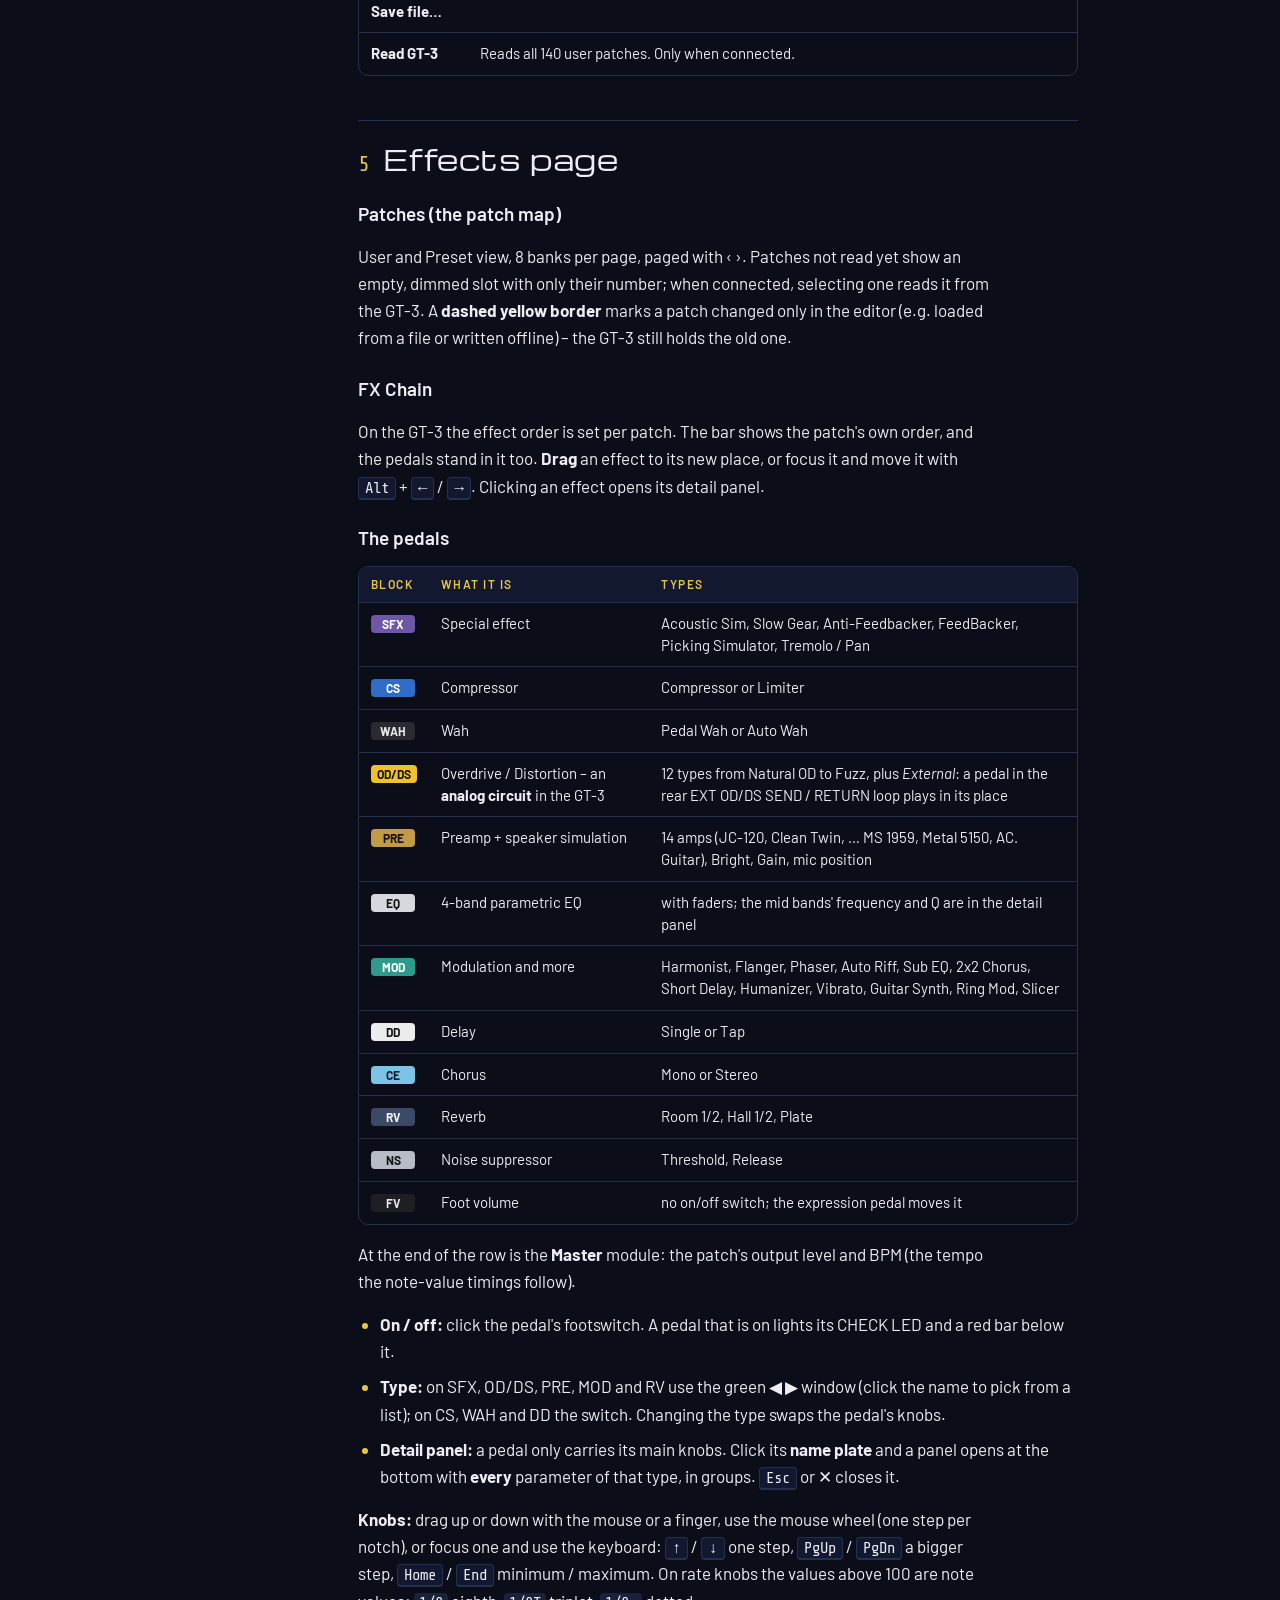
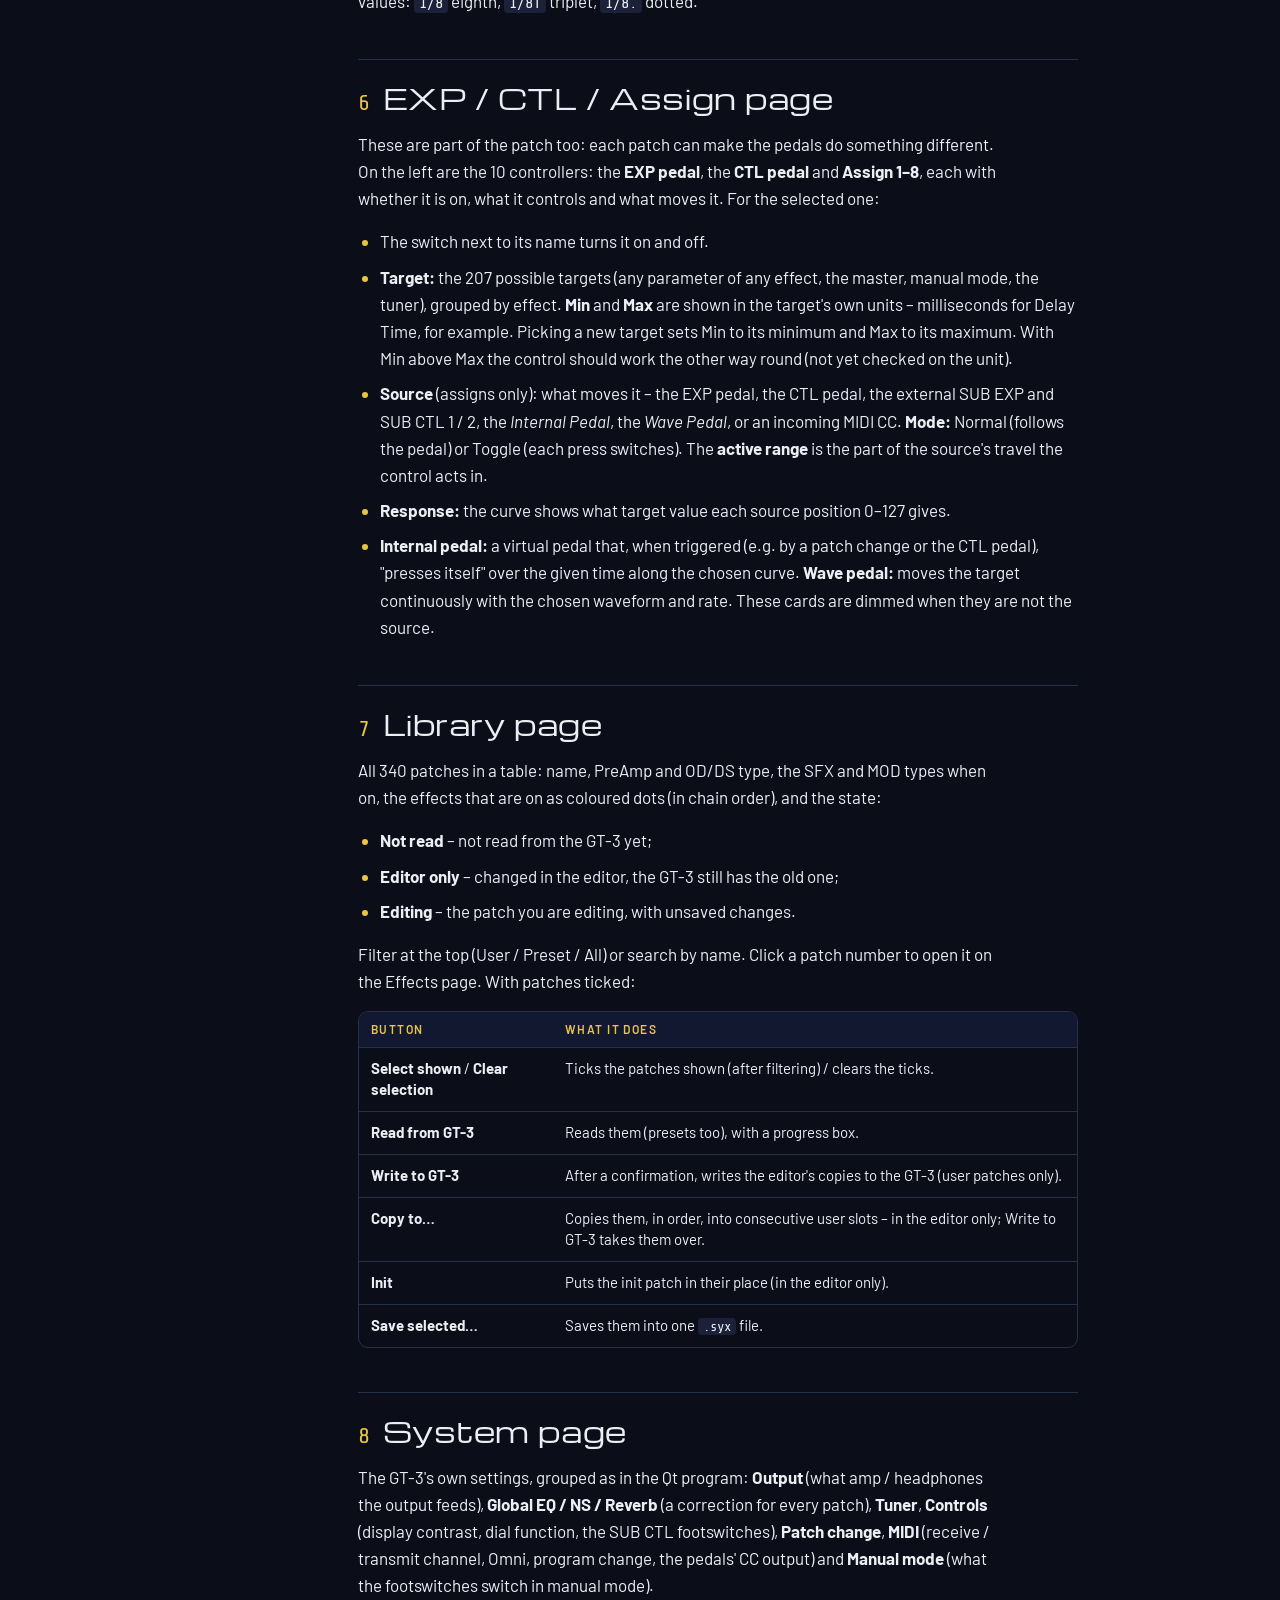
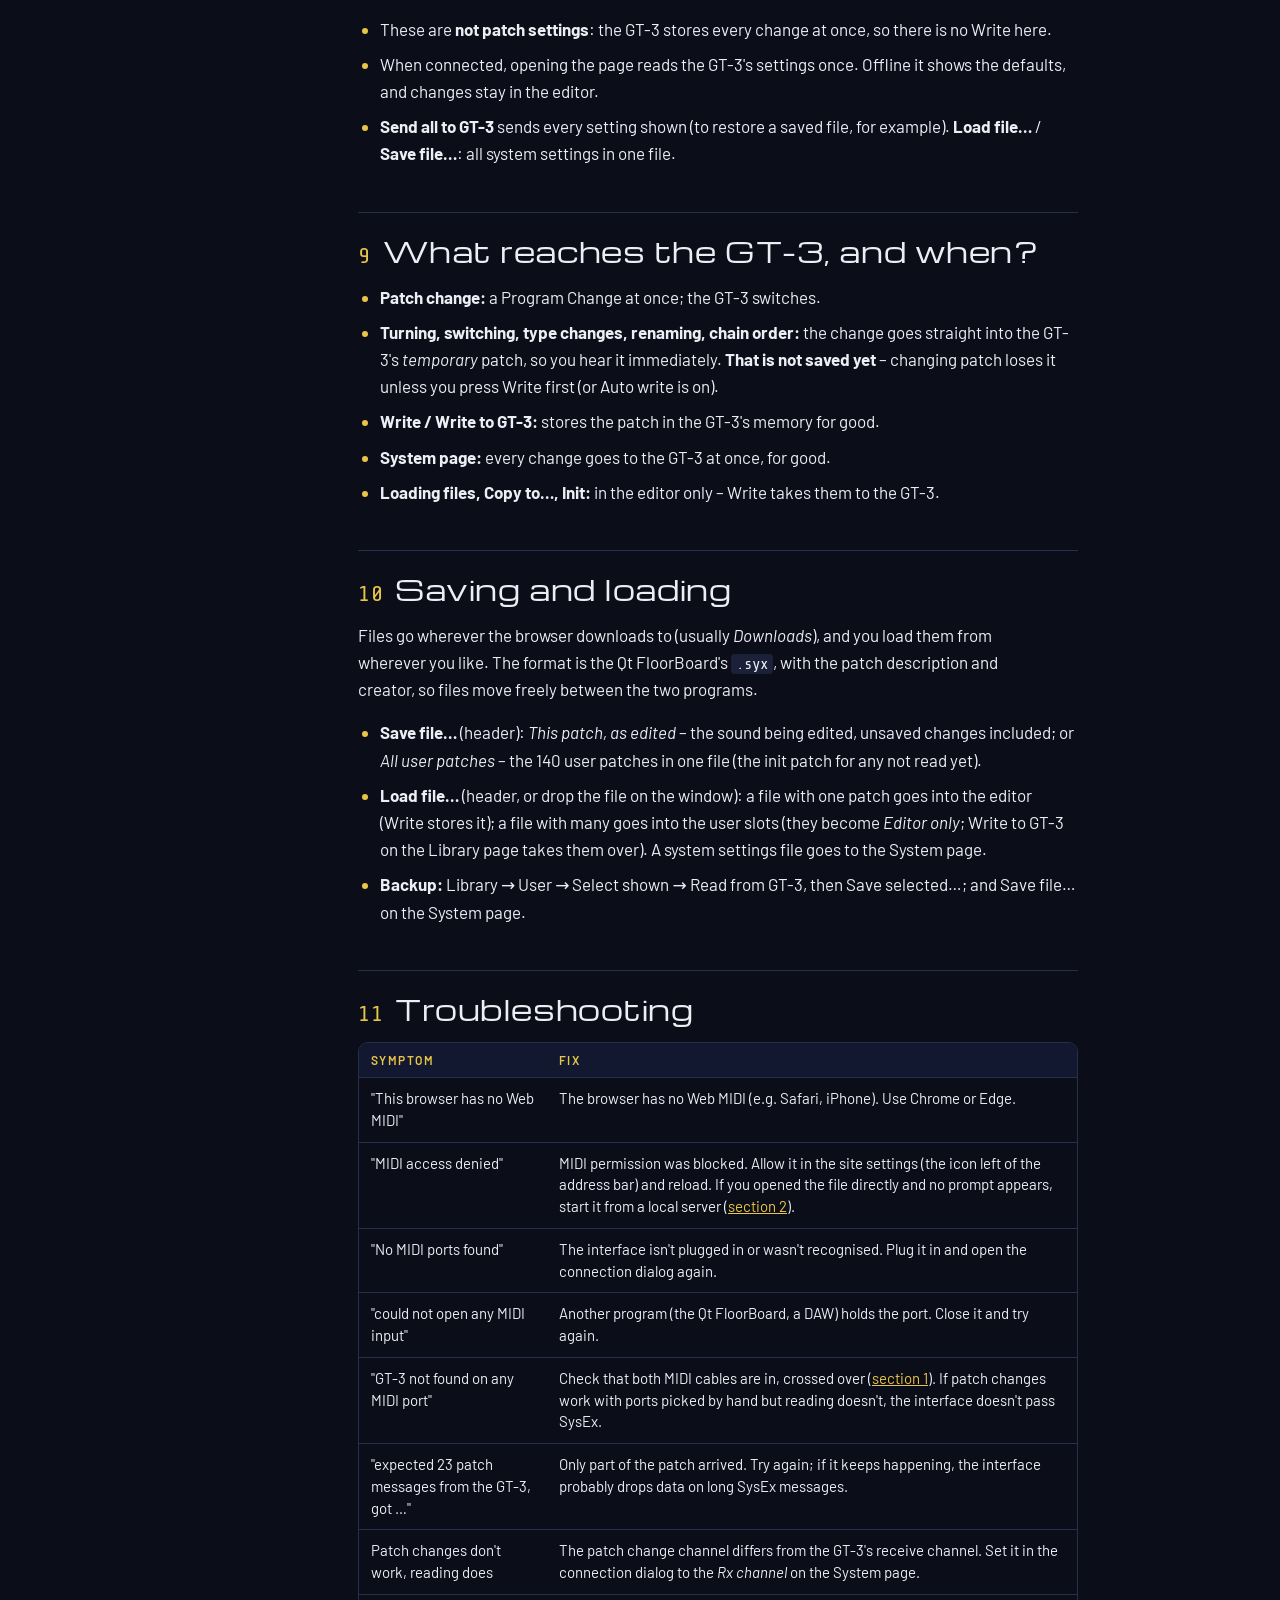
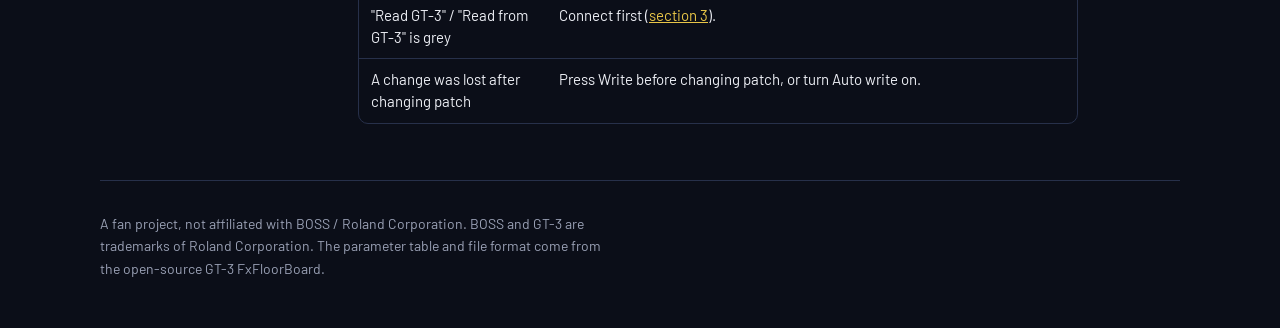
==== commit 5a2350c2: "Drag pedals by their body, fit the board in two rows, compact the patch map - Effects page: a pedal " ====
--- a/webmidi/guide.html
+++ b/webmidi/guide.html
@@ -121,7 +121,7 @@
 
       <h2 id="effects"><span class="num">5</span>Effects page</h2>
       <h3>Patches (the patch map)</h3>
-      <p>User and Preset view, 8 banks per page, paged with ‹ ›. Patches not read yet show <code>- - -</code>; when connected, selecting one reads it from the GT-3. A <strong>dashed yellow border</strong> marks a patch changed only in the editor (e.g. loaded from a file or written offline) – the GT-3 still holds the old one.</p>
+      <p>User and Preset view, 8 banks per page, paged with ‹ ›. Patches not read yet show an empty, dimmed slot with only their number; when connected, selecting one reads it from the GT-3. A <strong>dashed yellow border</strong> marks a patch changed only in the editor (e.g. loaded from a file or written offline) – the GT-3 still holds the old one.</p>
 
       <h3>FX Chain</h3>
       <p>On the GT-3 the effect order is set per patch. The bar shows the patch's own order, and the pedals stand in it too. <strong>Drag</strong> an effect to its new place, or focus it and move it with <kbd>Alt</kbd> + <kbd>←</kbd> / <kbd>→</kbd>. Clicking an effect opens its detail panel.</p>
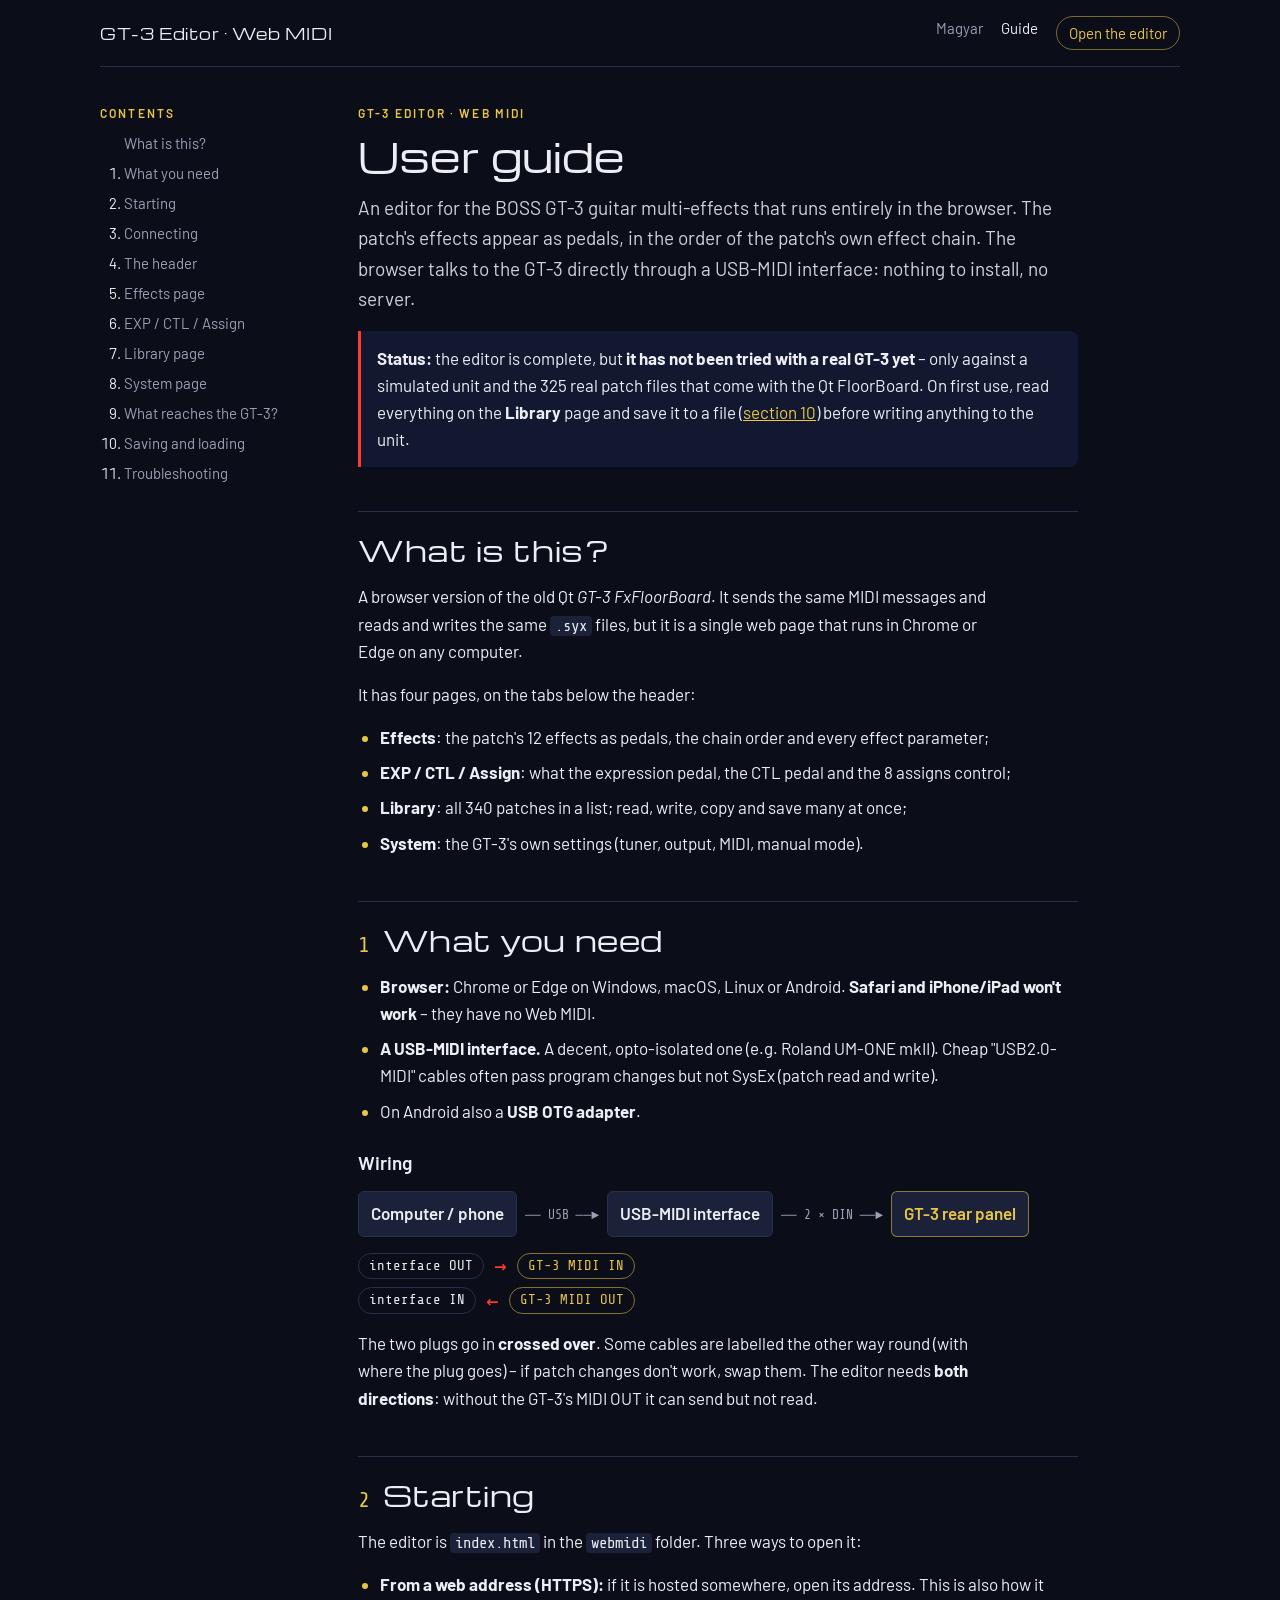
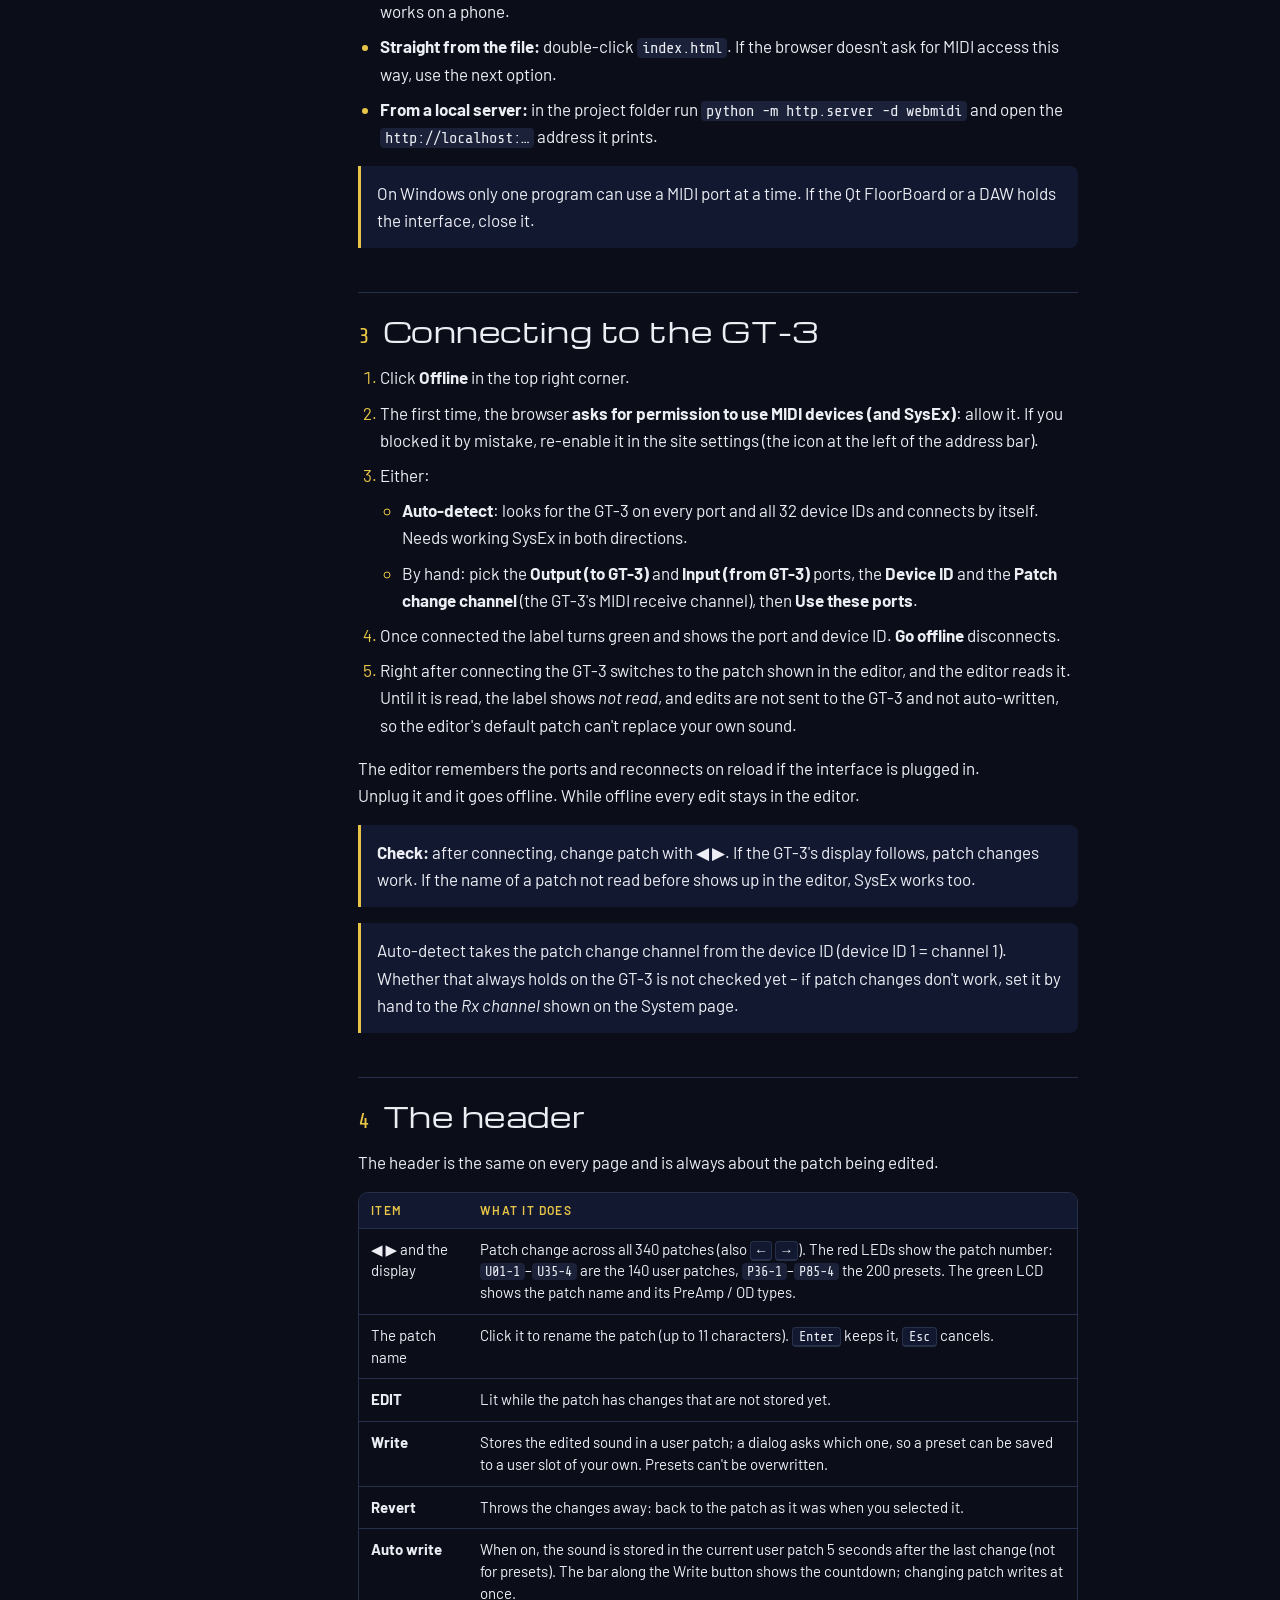
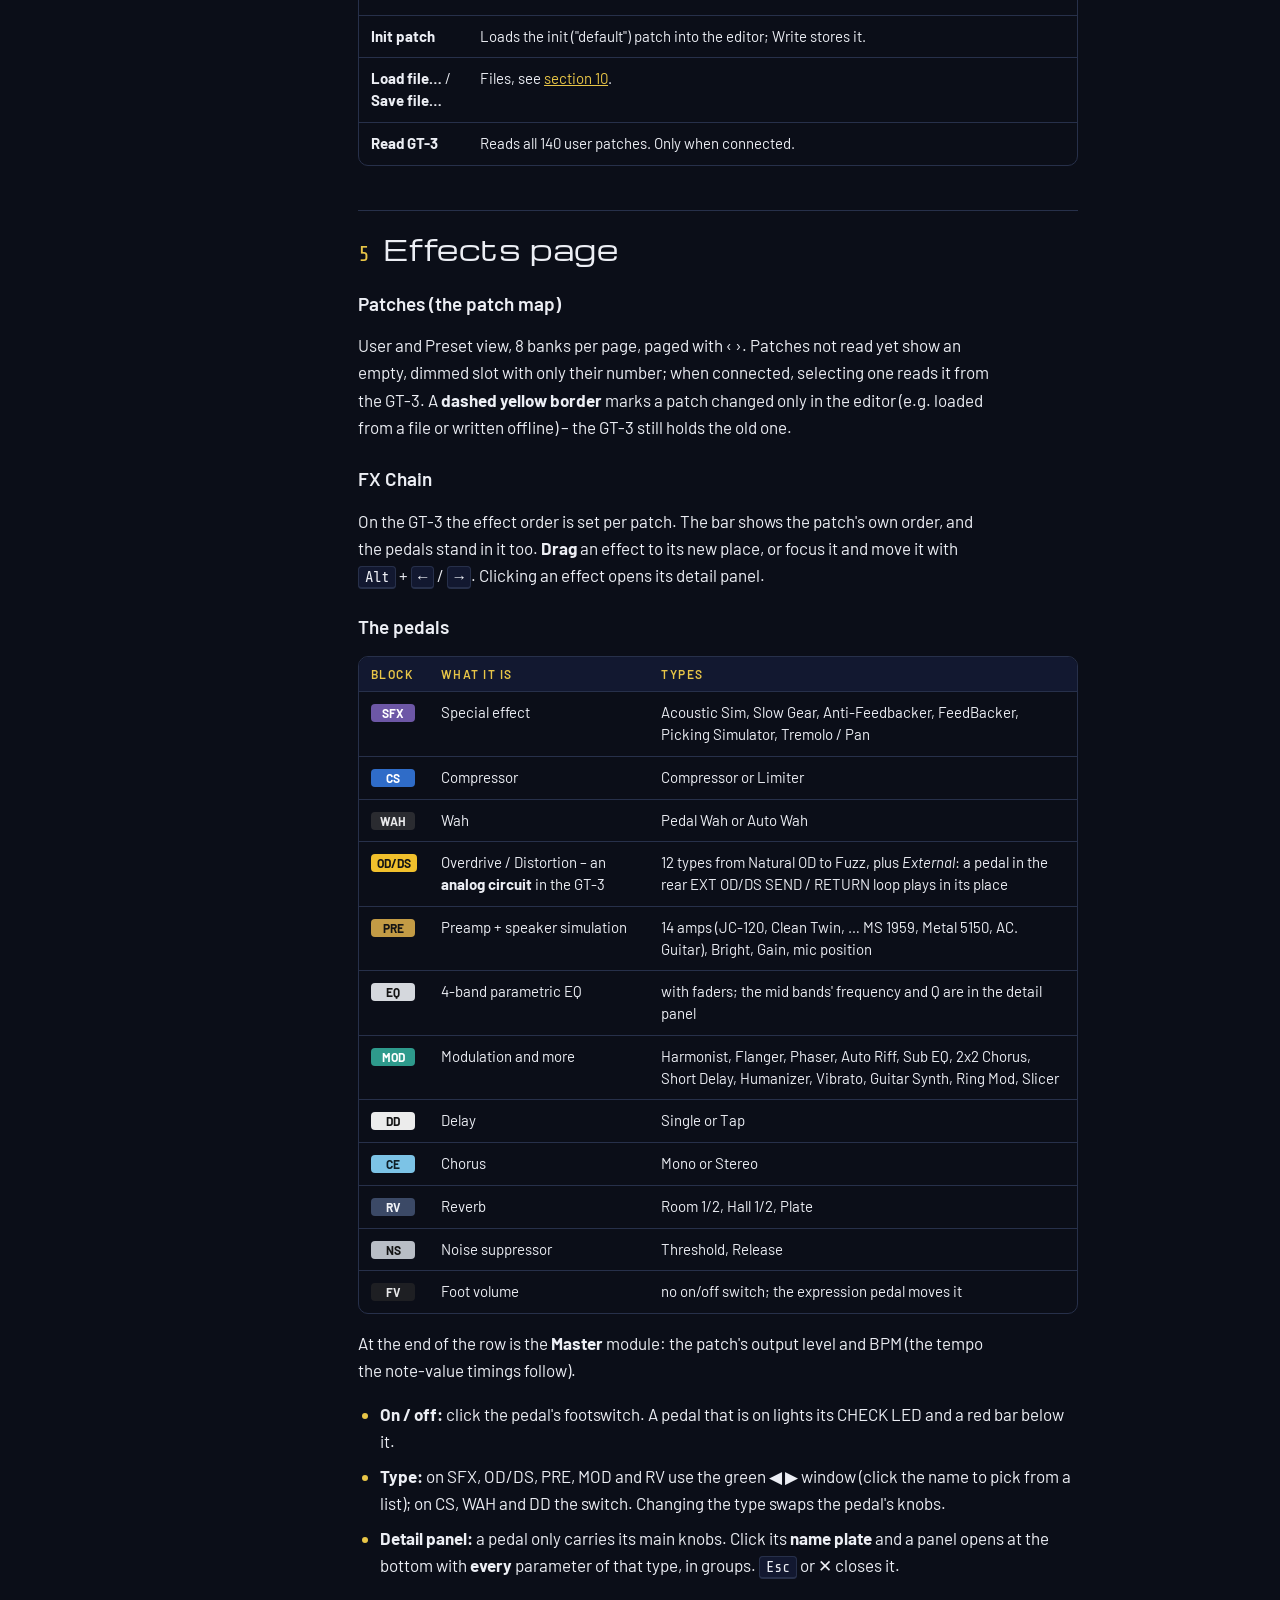
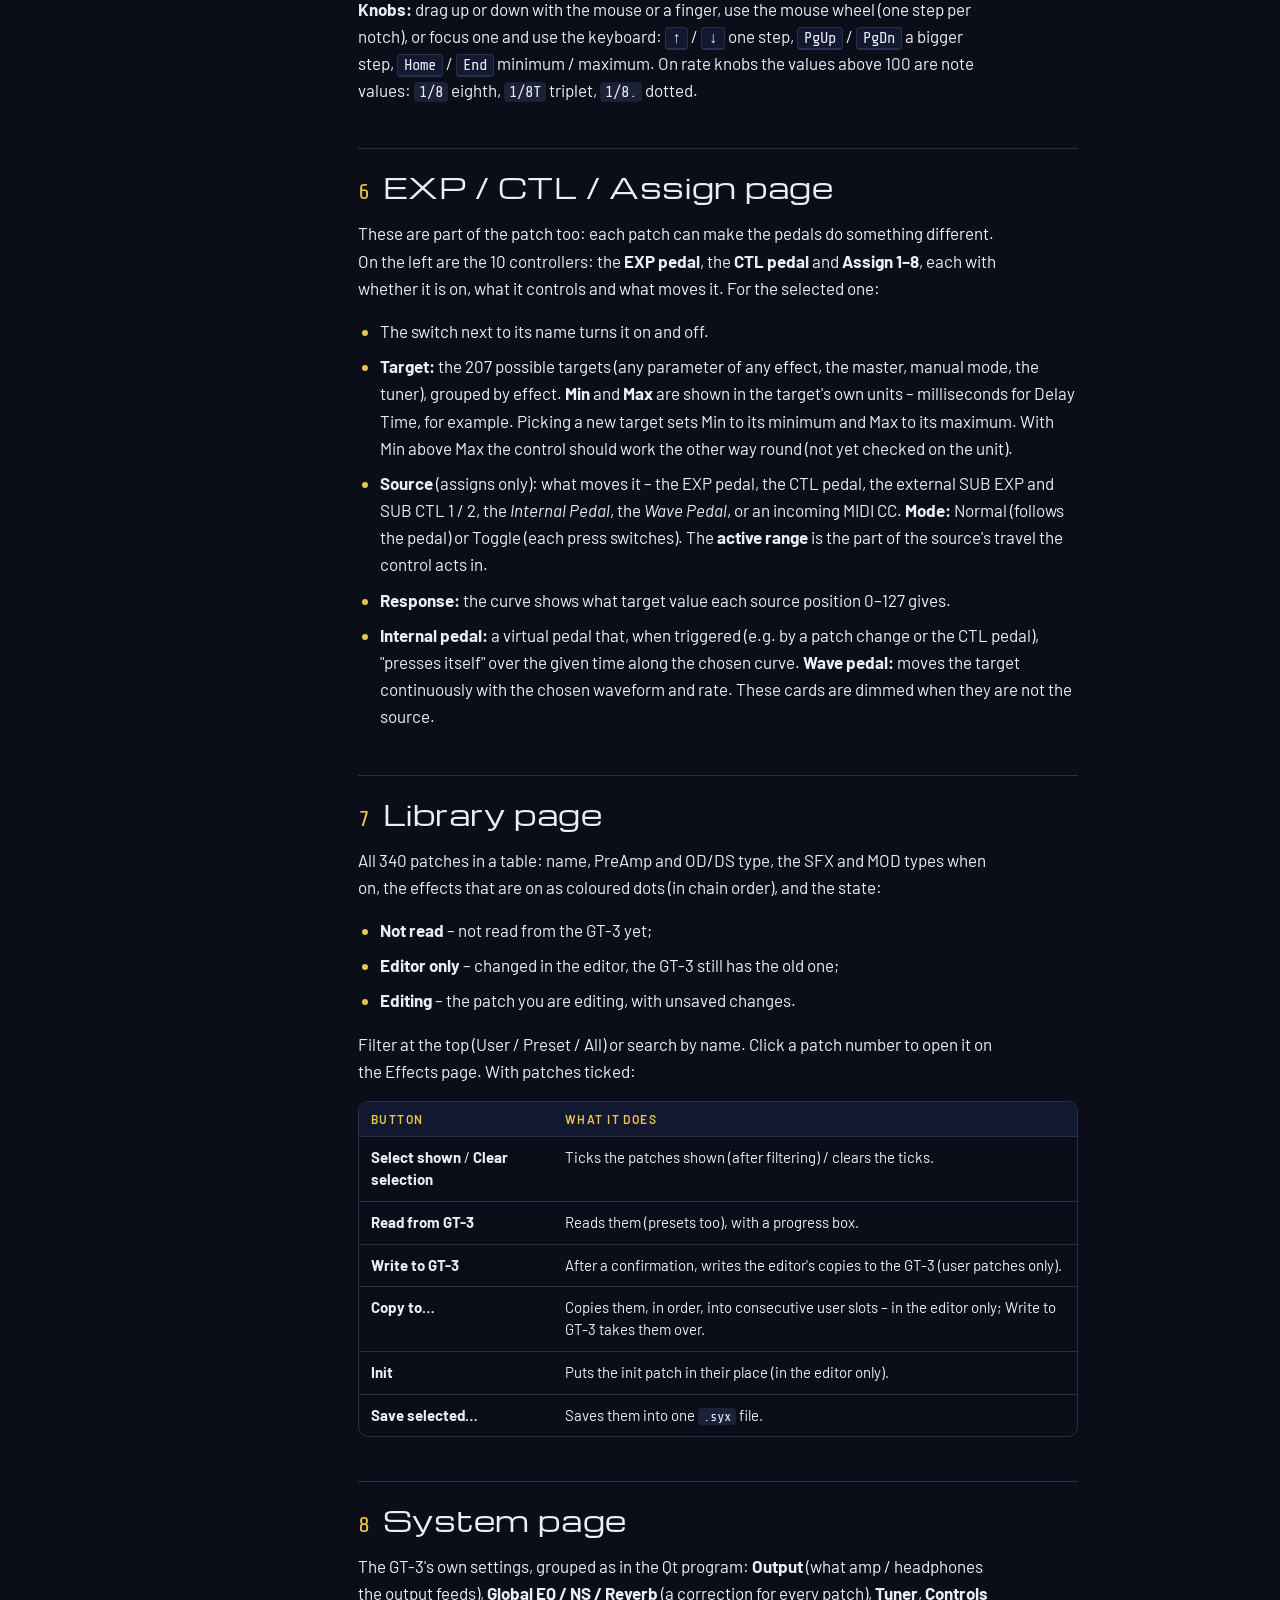
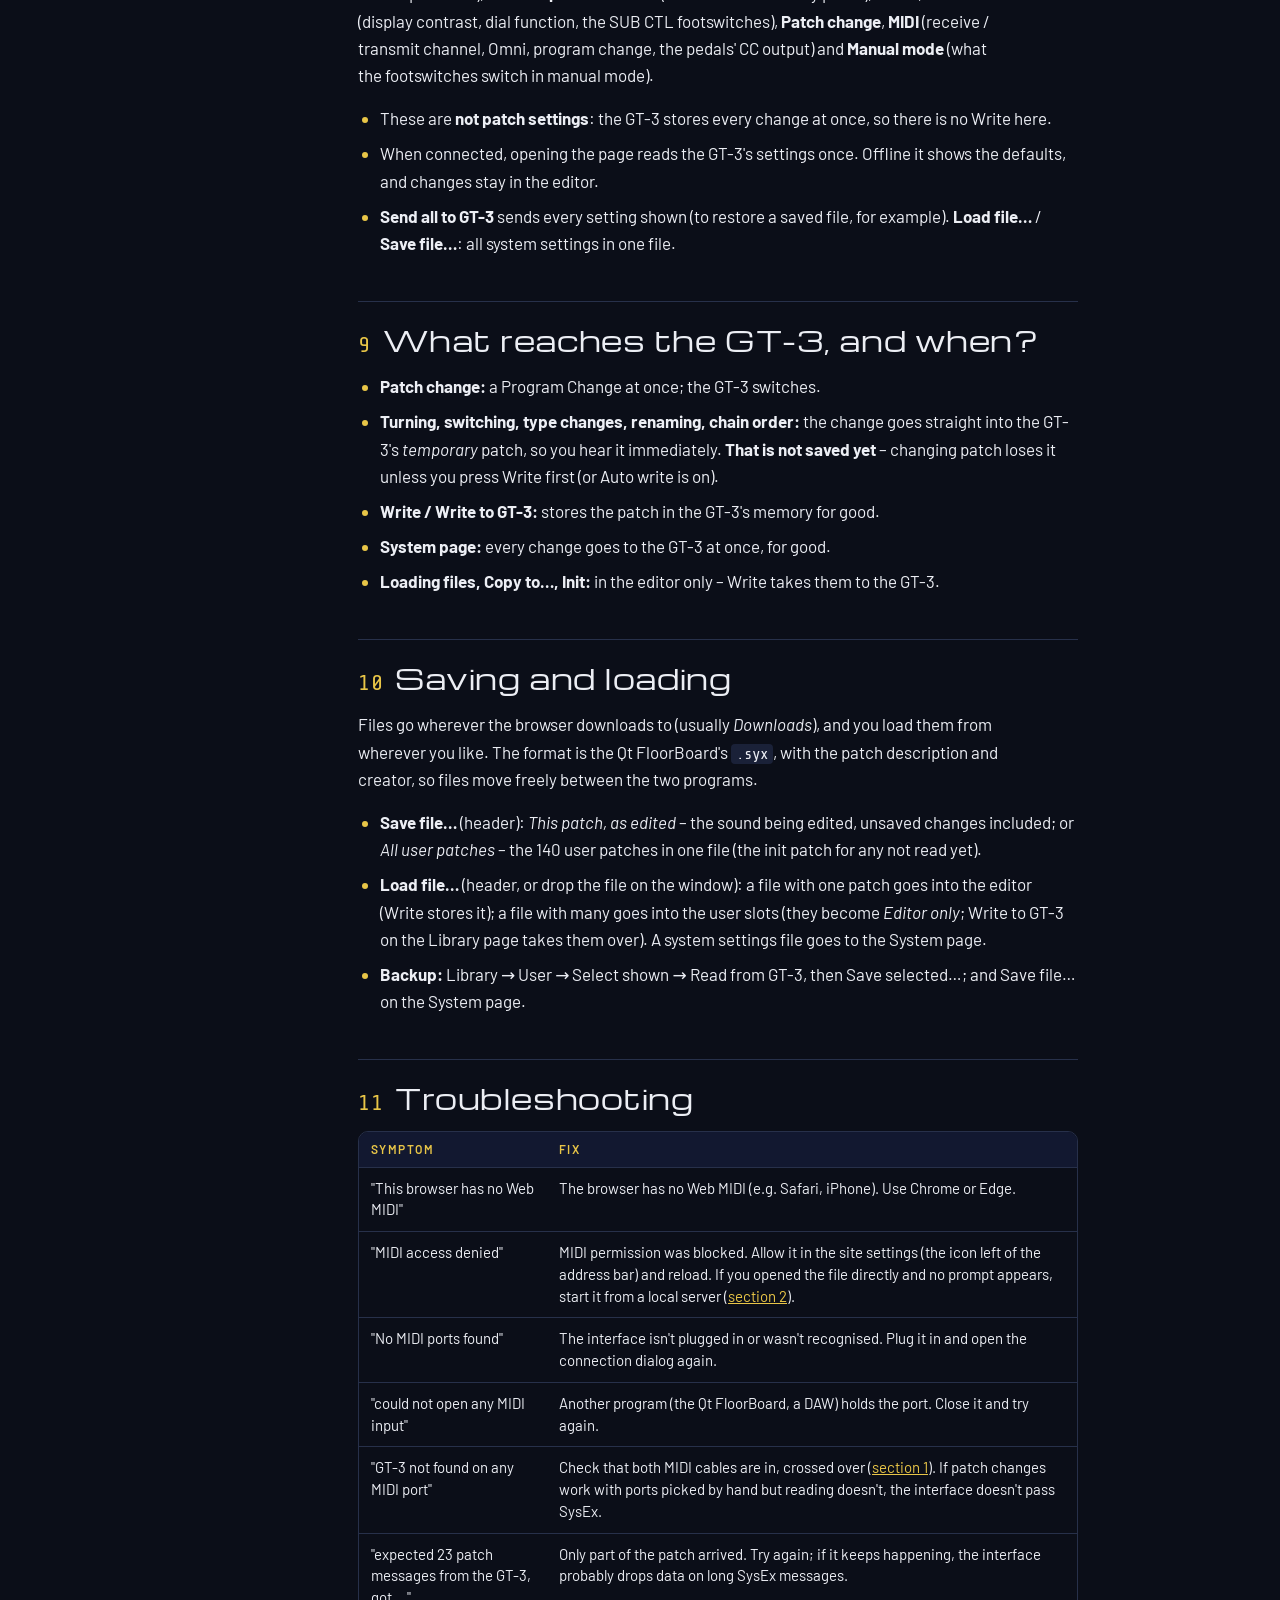
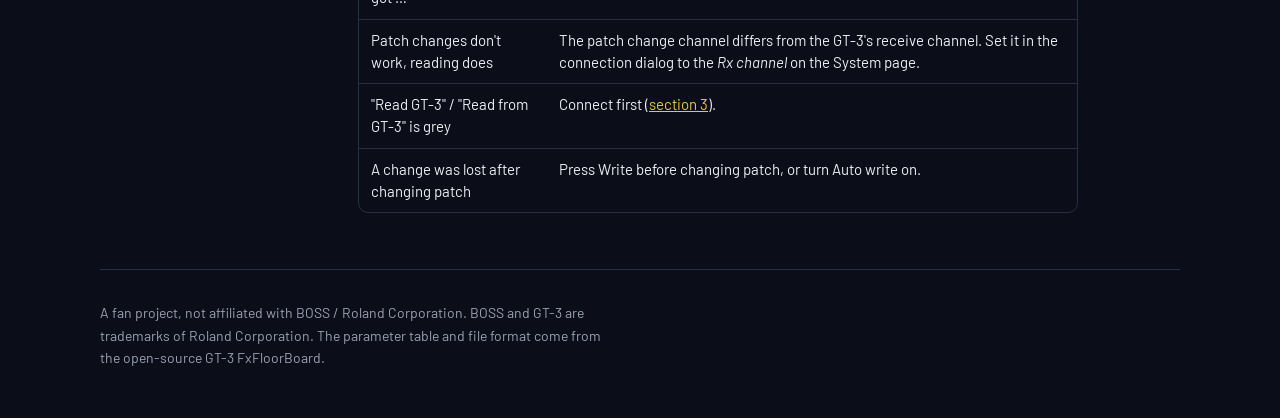
==== commit 83284aab: "Read the current patch after connecting and add GoatCounter statistics Until the current slot is rea" ====
--- a/webmidi/guide.html
+++ b/webmidi/guide.html
@@ -9,6 +9,8 @@
   <link rel="preconnect" href="https://fonts.gstatic.com" crossorigin>
   <link rel="stylesheet" href="https://fonts.googleapis.com/css2?family=Michroma&family=Barlow:ital,wght@0,400;0,500;0,600;0,700;1,400&family=Share+Tech+Mono&display=swap">
   <link rel="stylesheet" href="pages.css">
+  <!-- Cookie-free visitor count (GoatCounter). Only the page path, referrer and screen size are sent. -->
+  <script data-goatcounter="https://gt3-midi.goatcounter.com/count" async src="https://gc.zgo.at/count.js"></script>
 </head>
 <body>
 <div class="wrap">
@@ -97,6 +99,7 @@
           </ul>
         </li>
         <li>Once connected the label turns green and shows the port and device ID. <strong>Go offline</strong> disconnects.</li>
+        <li>Right after connecting the GT-3 switches to the patch shown in the editor, and the editor reads it. Until it is read, the label shows <em>not read</em>, and edits are not sent to the GT-3 and not auto-written, so the editor's default patch can't replace your own sound.</li>
       </ol>
       <p>The editor remembers the ports and reconnects on reload if the interface is plugged in. Unplug it and it goes offline. While offline every edit stays in the editor.</p>
       <p class="note"><strong>Check:</strong> after connecting, change patch with ◀ ▶. If the GT-3's display follows, patch changes work. If the name of a patch not read before shows up in the editor, SysEx works too.</p>
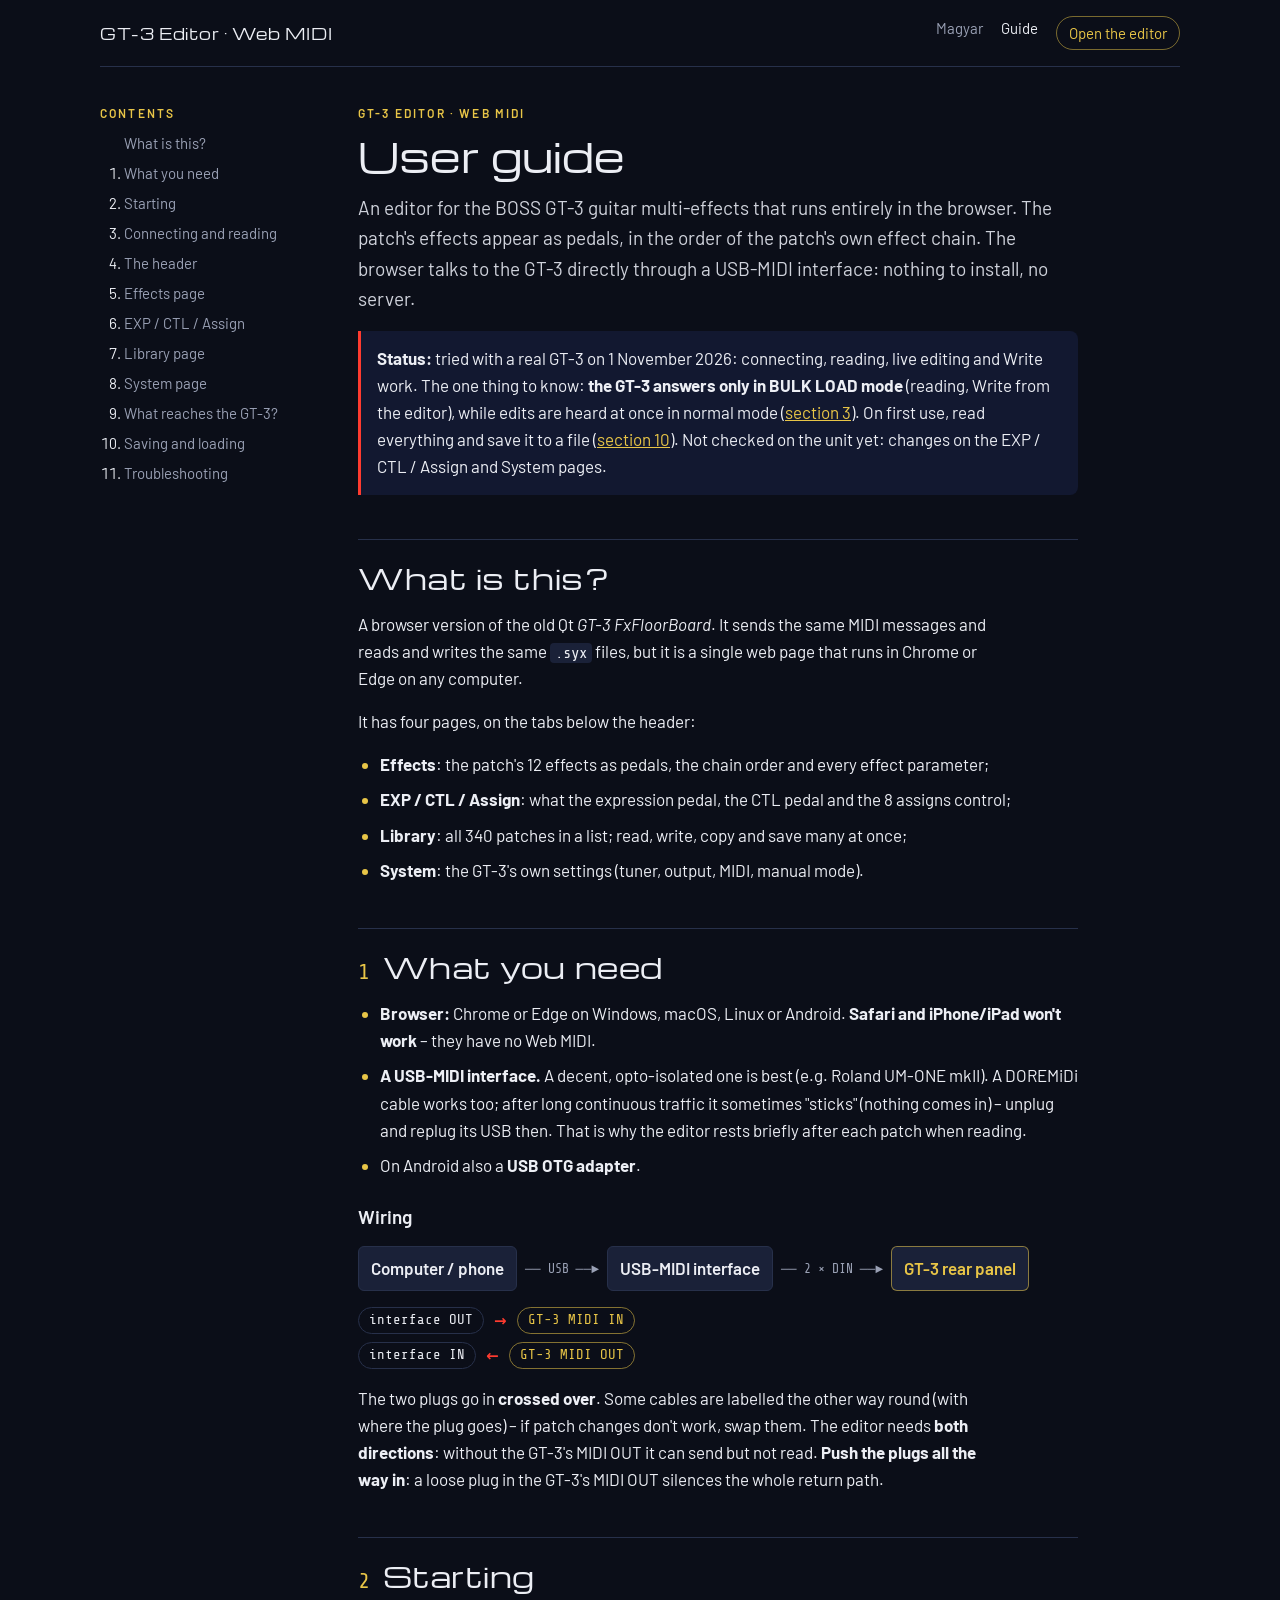
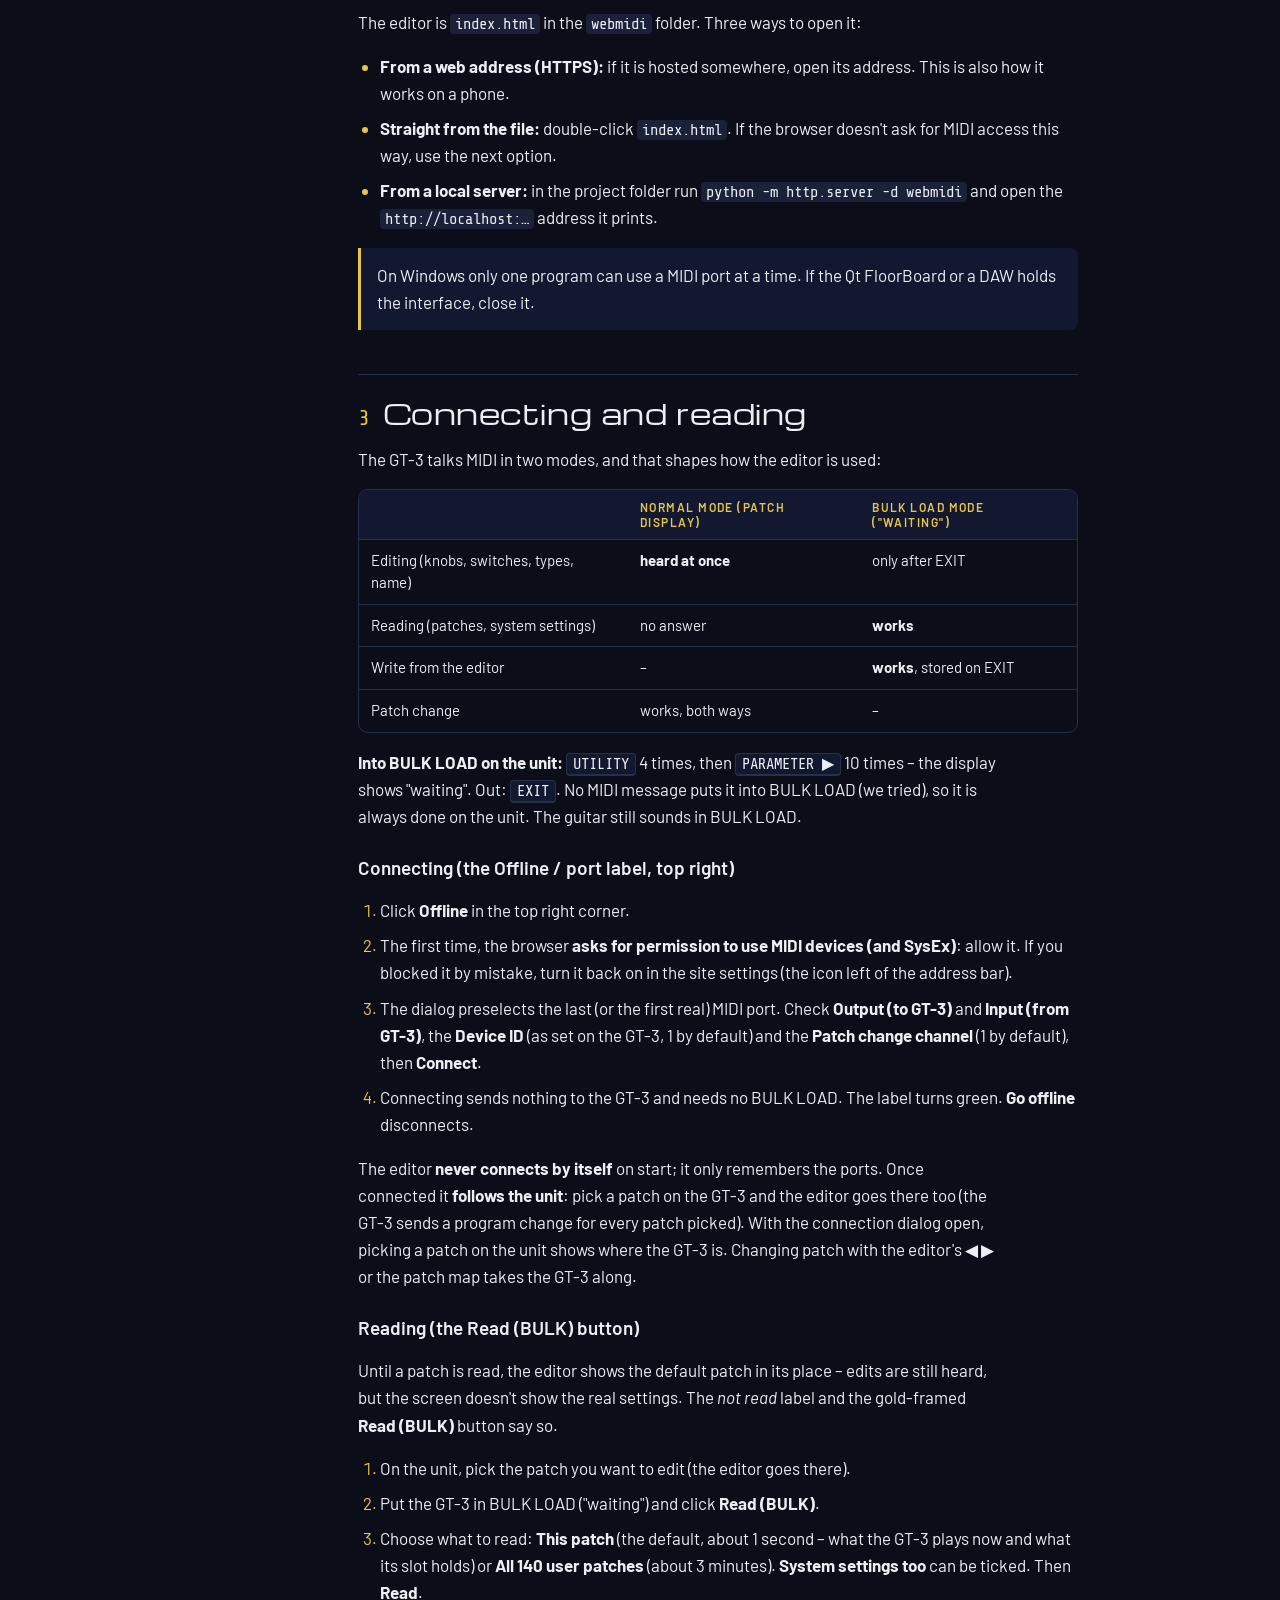
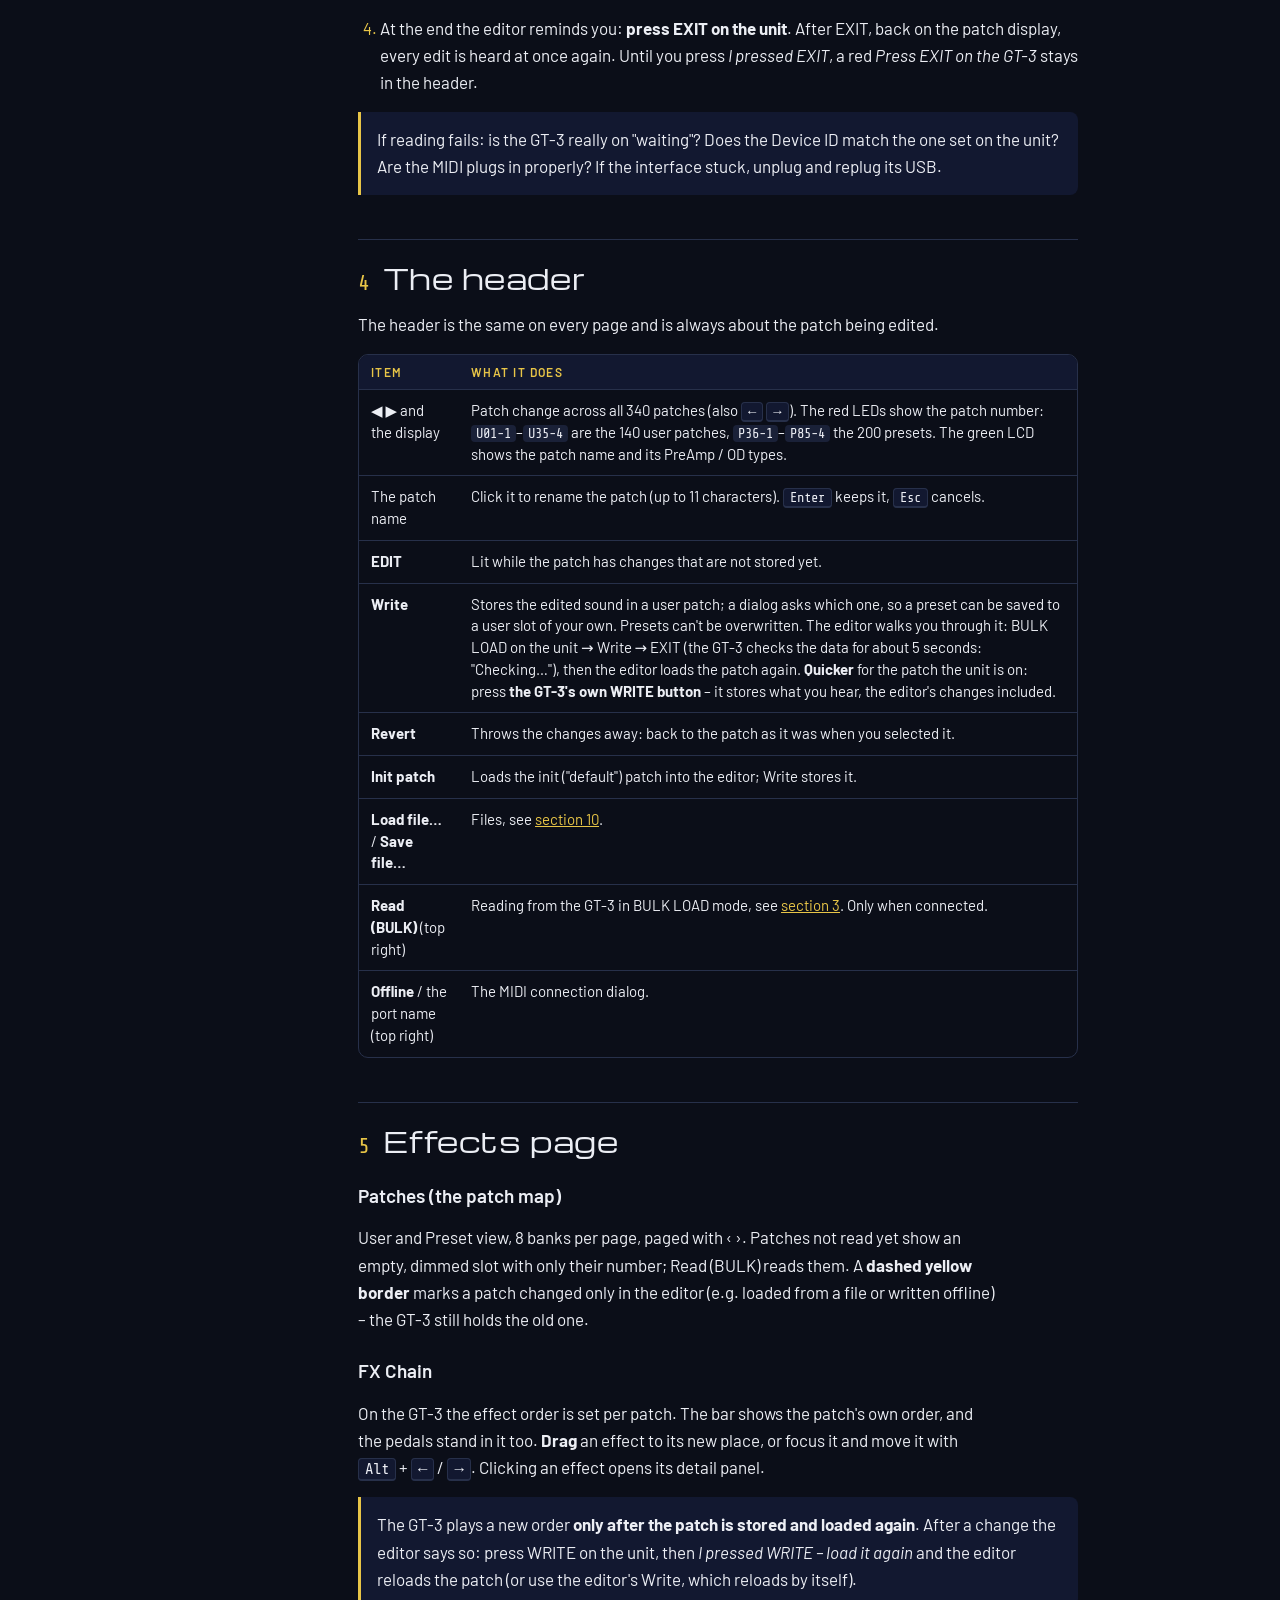
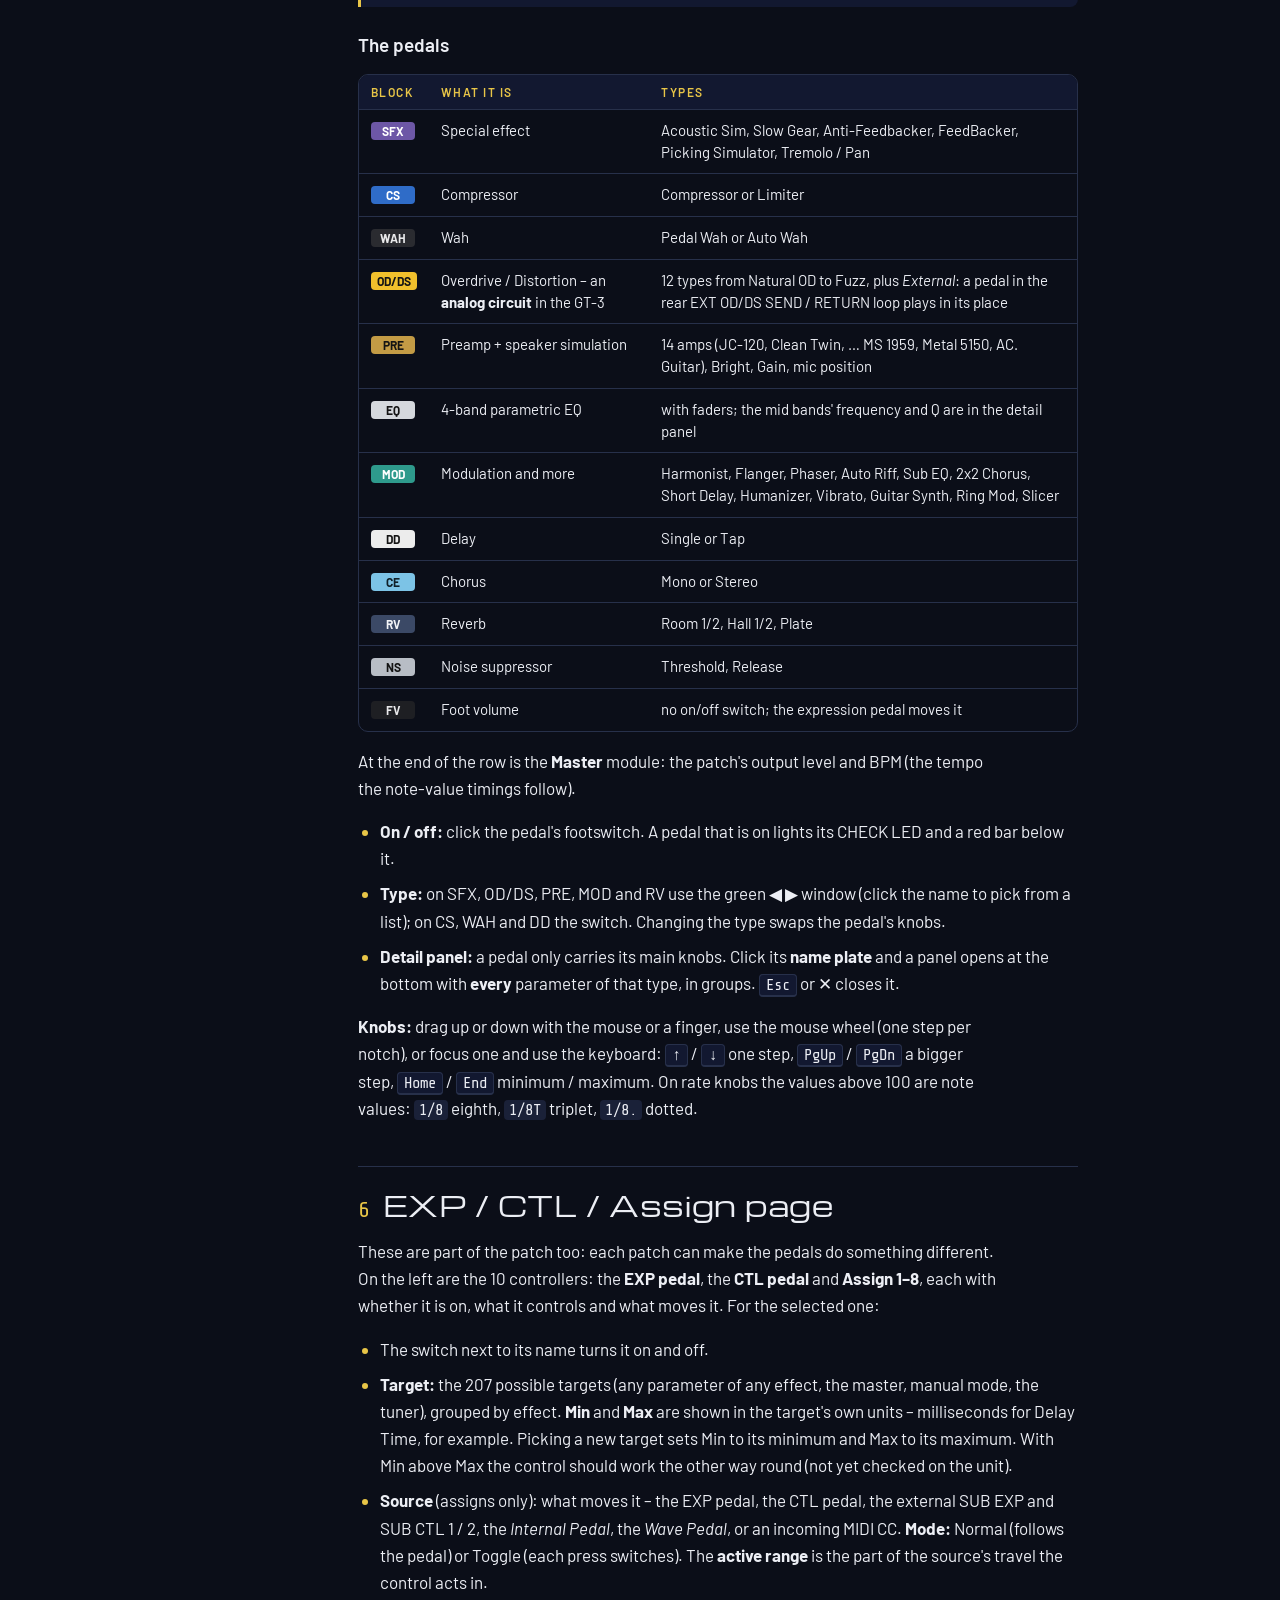
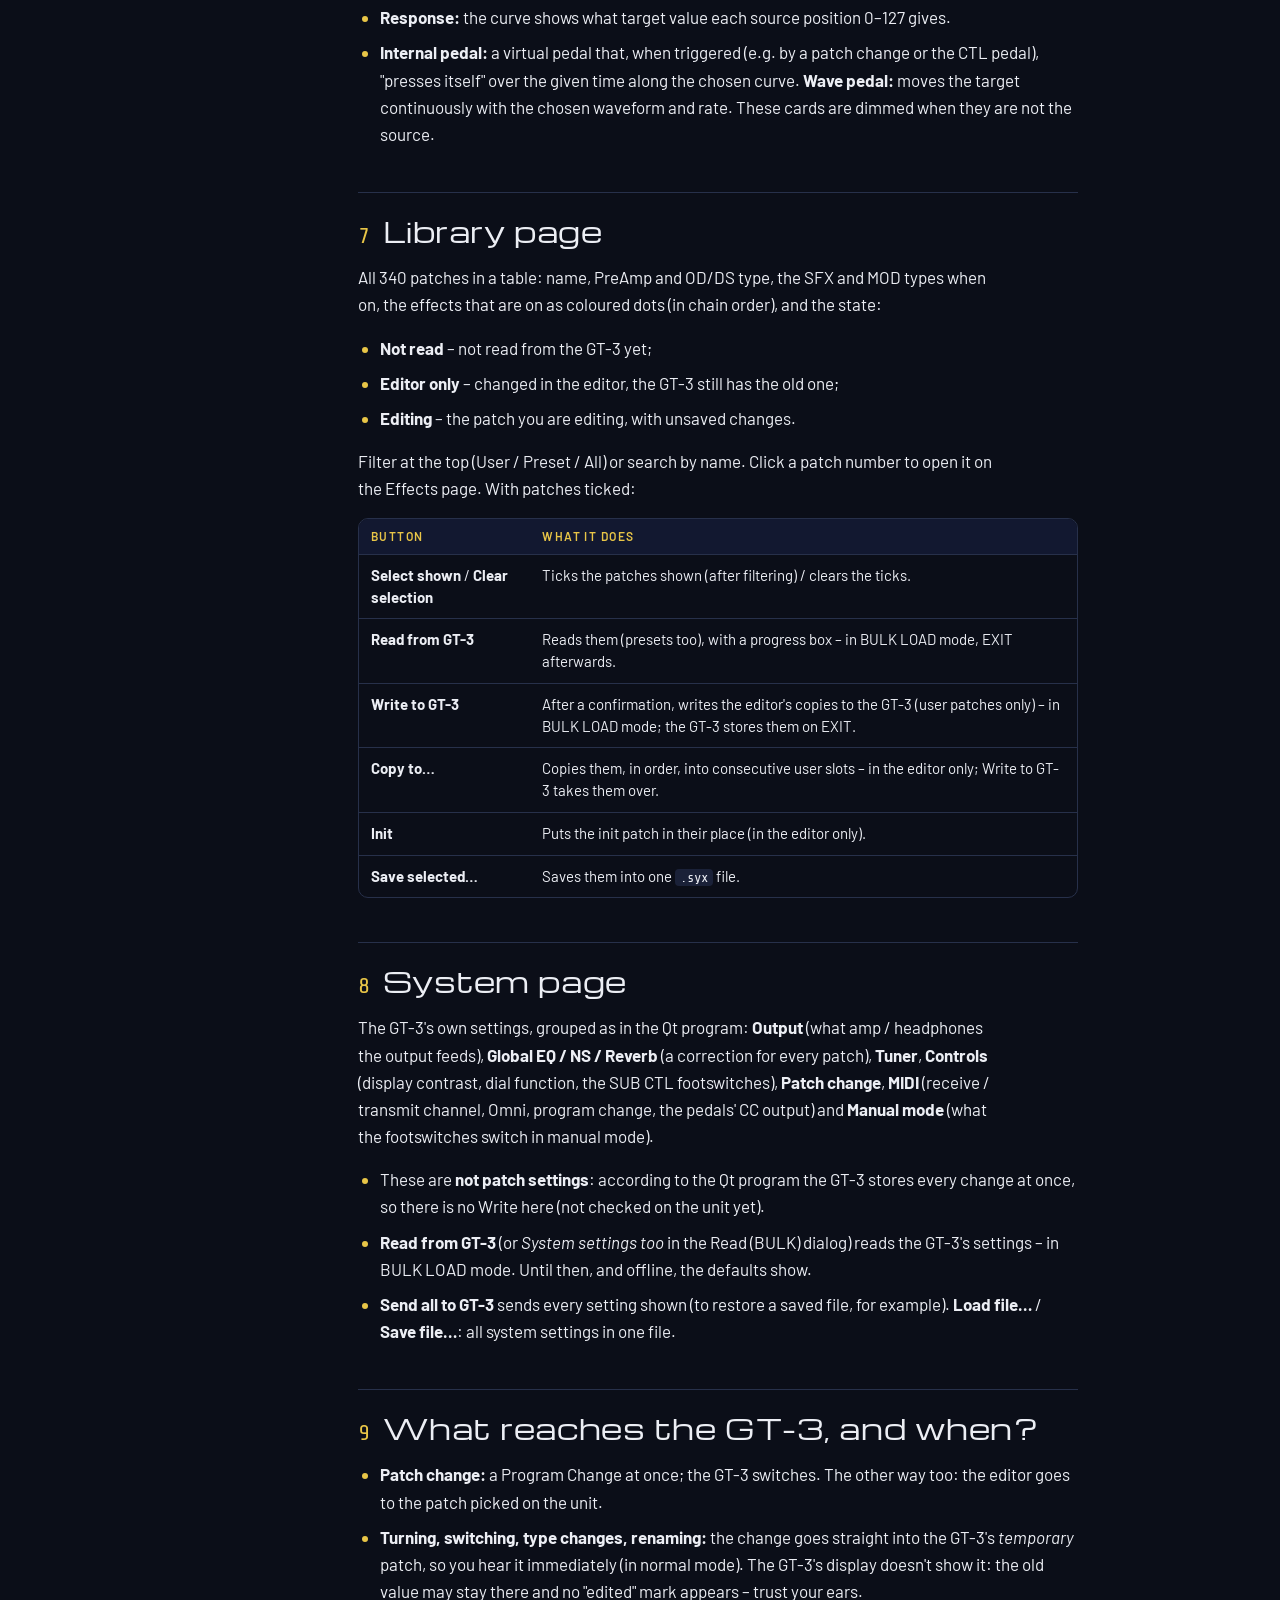
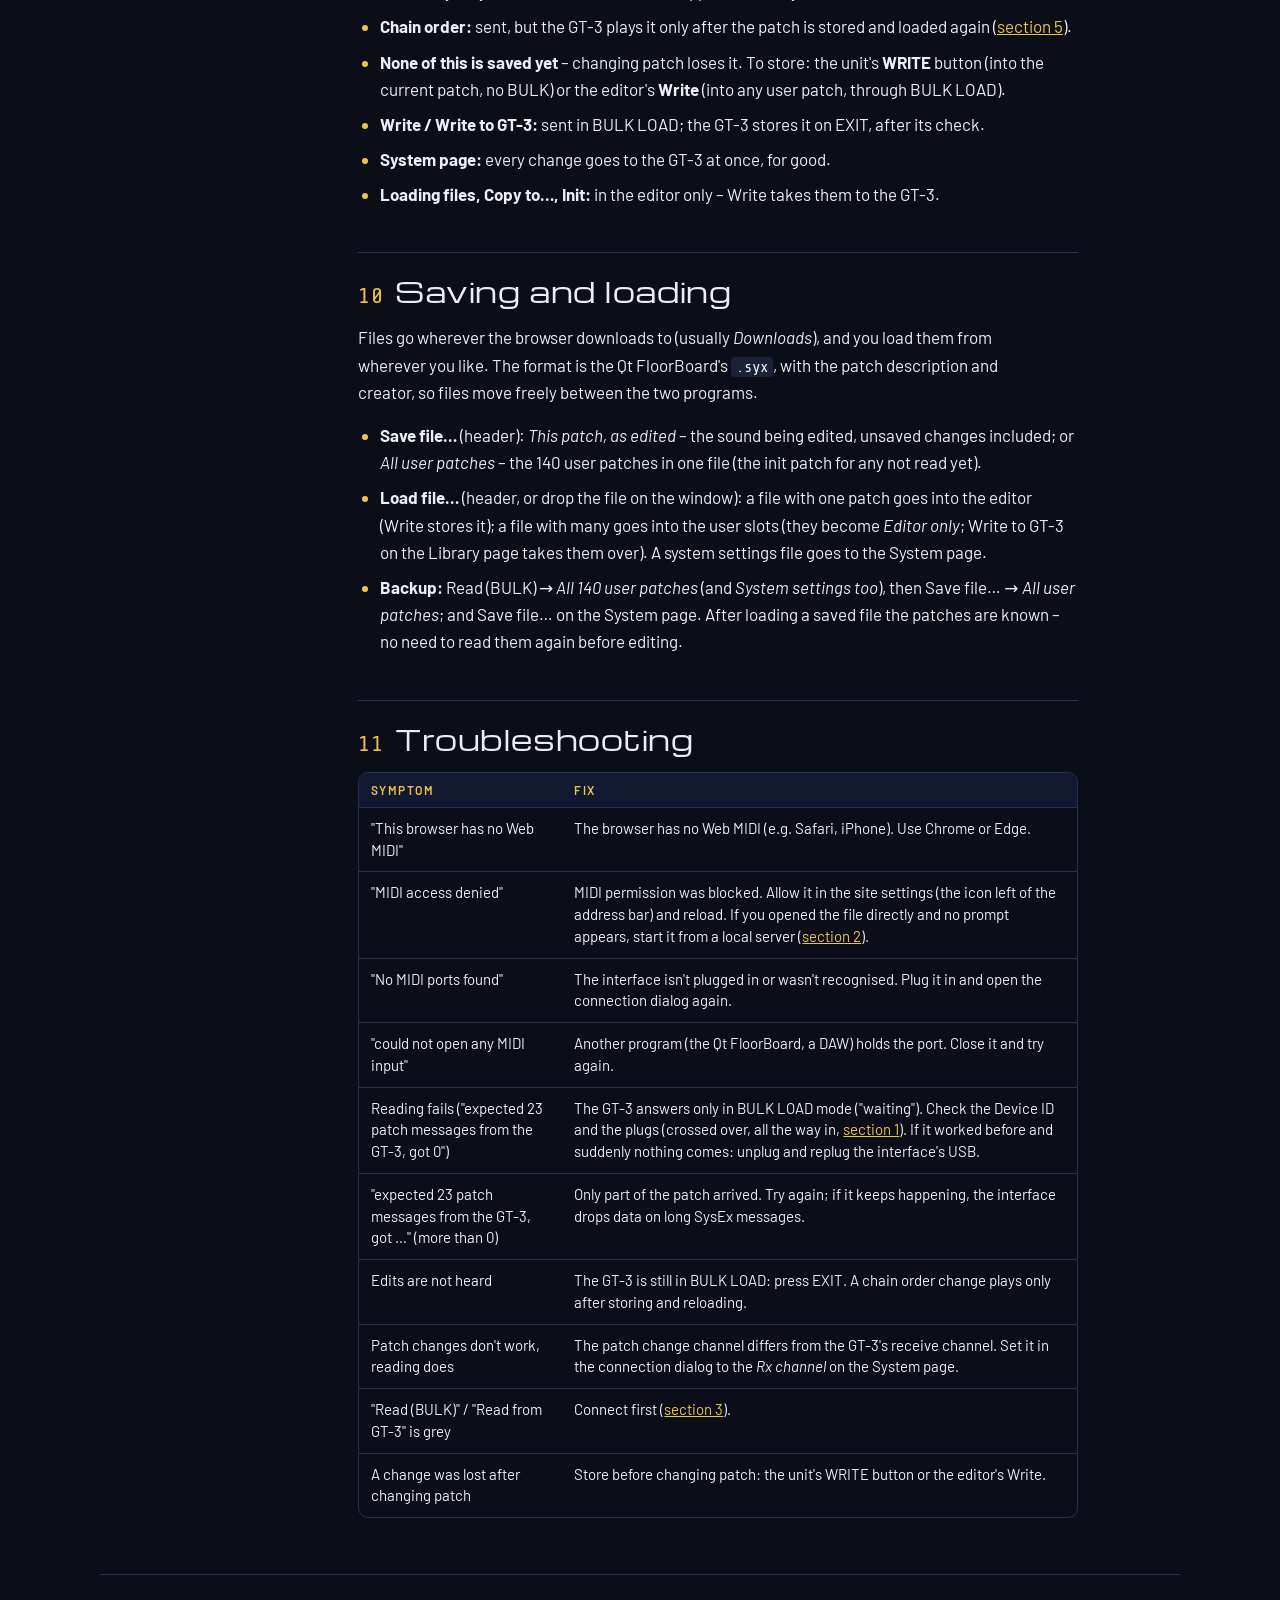
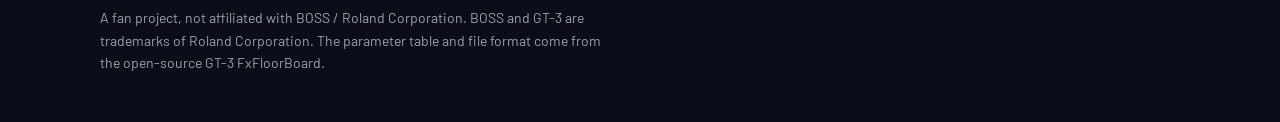
==== commit ade27891: "Update the guides and READMEs with how the GT-3 really behaves Tried on the unit: reading and Write " ====
--- a/webmidi/guide.html
+++ b/webmidi/guide.html
@@ -29,7 +29,7 @@
         <li class="plain"><a href="#what">What is this?</a></li>
         <li value="1"><a href="#need">What you need</a></li>
         <li value="2"><a href="#start">Starting</a></li>
-        <li value="3"><a href="#connect">Connecting</a></li>
+        <li value="3"><a href="#connect">Connecting and reading</a></li>
         <li value="4"><a href="#header">The header</a></li>
         <li value="5"><a href="#effects">Effects page</a></li>
         <li value="6"><a href="#assign">EXP / CTL / Assign</a></li>
@@ -48,7 +48,7 @@
         <p class="lede">An editor for the BOSS GT-3 guitar multi-effects that runs entirely in the browser. The patch's effects appear as pedals, in the order of the patch's own effect chain. The browser talks to the GT-3 directly through a USB-MIDI interface: nothing to install, no server.</p>
       </header>
 
-      <p class="note warn"><strong>Status:</strong> the editor is complete, but <strong>it has not been tried with a real GT-3 yet</strong> – only against a simulated unit and the 325 real patch files that come with the Qt FloorBoard. On first use, read everything on the <strong>Library</strong> page and save it to a file (<a href="#files">section 10</a>) before writing anything to the unit.</p>
+      <p class="note warn"><strong>Status:</strong> tried with a real GT-3 on 1 November 2026: connecting, reading, live editing and Write work. The one thing to know: <strong>the GT-3 answers only in BULK LOAD mode</strong> (reading, Write from the editor), while edits are heard at once in normal mode (<a href="#connect">section 3</a>). On first use, read everything and save it to a file (<a href="#files">section 10</a>). Not checked on the unit yet: changes on the EXP / CTL / Assign and System pages.</p>
 
       <h2 id="what">What is this?</h2>
       <p>A browser version of the old Qt <em>GT-3 FxFloorBoard</em>. It sends the same MIDI messages and reads and writes the same <code>.syx</code> files, but it is a single web page that runs in Chrome or Edge on any computer.</p>
@@ -63,7 +63,7 @@
       <h2 id="need"><span class="num">1</span>What you need</h2>
       <ul>
         <li><strong>Browser:</strong> Chrome or Edge on Windows, macOS, Linux or Android. <strong>Safari and iPhone/iPad won't work</strong> – they have no Web MIDI.</li>
-        <li><strong>A USB-MIDI interface.</strong> A decent, opto-isolated one (e.g. Roland UM-ONE mkII). Cheap "USB2.0-MIDI" cables often pass program changes but not SysEx (patch read and write).</li>
+        <li><strong>A USB-MIDI interface.</strong> A decent, opto-isolated one is best (e.g. Roland UM-ONE mkII). A DOREMiDi cable works too; after long continuous traffic it sometimes "sticks" (nothing comes in) – unplug and replug its USB then. That is why the editor rests briefly after each patch when reading.</li>
         <li>On Android also a <strong>USB OTG adapter</strong>.</li>
       </ul>
 
@@ -77,7 +77,7 @@
         <div><span class="jackname">interface OUT</span><span class="arrow">→</span><span class="jackname unit">GT-3 MIDI IN</span></div>
         <div><span class="jackname">interface IN</span><span class="arrow">←</span><span class="jackname unit">GT-3 MIDI OUT</span></div>
       </div>
-      <p>The two plugs go in <strong>crossed over</strong>. Some cables are labelled the other way round (with where the plug goes) – if patch changes don't work, swap them. The editor needs <strong>both directions</strong>: without the GT-3's MIDI OUT it can send but not read.</p>
+      <p>The two plugs go in <strong>crossed over</strong>. Some cables are labelled the other way round (with where the plug goes) – if patch changes don't work, swap them. The editor needs <strong>both directions</strong>: without the GT-3's MIDI OUT it can send but not read. <strong>Push the plugs all the way in</strong>: a loose plug in the GT-3's MIDI OUT silences the whole return path.</p>
 
       <h2 id="start"><span class="num">2</span>Starting</h2>
       <p>The editor is <code>index.html</code> in the <code>webmidi</code> folder. Three ways to open it:</p>
@@ -88,22 +88,37 @@
       </ul>
       <p class="note">On Windows only one program can use a MIDI port at a time. If the Qt FloorBoard or a DAW holds the interface, close it.</p>
 
-      <h2 id="connect"><span class="num">3</span>Connecting to the GT-3</h2>
+      <h2 id="connect"><span class="num">3</span>Connecting and reading</h2>
+      <p>The GT-3 talks MIDI in two modes, and that shapes how the editor is used:</p>
+      <div class="table-wrap"><table>
+        <thead><tr><th></th><th>Normal mode (patch display)</th><th>BULK LOAD mode ("waiting")</th></tr></thead>
+        <tbody>
+          <tr><td>Editing (knobs, switches, types, name)</td><td><strong>heard at once</strong></td><td>only after EXIT</td></tr>
+          <tr><td>Reading (patches, system settings)</td><td>no answer</td><td><strong>works</strong></td></tr>
+          <tr><td>Write from the editor</td><td>–</td><td><strong>works</strong>, stored on EXIT</td></tr>
+          <tr><td>Patch change</td><td>works, both ways</td><td>–</td></tr>
+        </tbody>
+      </table></div>
+      <p><strong>Into BULK LOAD on the unit:</strong> <kbd>UTILITY</kbd> 4 times, then <kbd>PARAMETER ▶</kbd> 10 times – the display shows "waiting". Out: <kbd>EXIT</kbd>. No MIDI message puts it into BULK LOAD (we tried), so it is always done on the unit. The guitar still sounds in BULK LOAD.</p>
+
+      <h3>Connecting (the Offline / port label, top right)</h3>
       <ol>
         <li>Click <strong>Offline</strong> in the top right corner.</li>
-        <li>The first time, the browser <strong>asks for permission to use MIDI devices (and SysEx)</strong>: allow it. If you blocked it by mistake, re-enable it in the site settings (the icon at the left of the address bar).</li>
-        <li>Either:
-          <ul>
-            <li><strong>Auto-detect</strong>: looks for the GT-3 on every port and all 32 device IDs and connects by itself. Needs working SysEx in both directions.</li>
-            <li>By hand: pick the <strong>Output (to GT-3)</strong> and <strong>Input (from GT-3)</strong> ports, the <strong>Device ID</strong> and the <strong>Patch change channel</strong> (the GT-3's MIDI receive channel), then <strong>Use these ports</strong>.</li>
-          </ul>
-        </li>
-        <li>Once connected the label turns green and shows the port and device ID. <strong>Go offline</strong> disconnects.</li>
-        <li>Right after connecting the GT-3 switches to the patch shown in the editor, and the editor reads it. Until it is read, the label shows <em>not read</em>, and edits are not sent to the GT-3 and not auto-written, so the editor's default patch can't replace your own sound.</li>
+        <li>The first time, the browser <strong>asks for permission to use MIDI devices (and SysEx)</strong>: allow it. If you blocked it by mistake, turn it back on in the site settings (the icon left of the address bar).</li>
+        <li>The dialog preselects the last (or the first real) MIDI port. Check <strong>Output (to GT-3)</strong> and <strong>Input (from GT-3)</strong>, the <strong>Device ID</strong> (as set on the GT-3, 1 by default) and the <strong>Patch change channel</strong> (1 by default), then <strong>Connect</strong>.</li>
+        <li>Connecting sends nothing to the GT-3 and needs no BULK LOAD. The label turns green. <strong>Go offline</strong> disconnects.</li>
       </ol>
-      <p>The editor remembers the ports and reconnects on reload if the interface is plugged in. Unplug it and it goes offline. While offline every edit stays in the editor.</p>
-      <p class="note"><strong>Check:</strong> after connecting, change patch with ◀ ▶. If the GT-3's display follows, patch changes work. If the name of a patch not read before shows up in the editor, SysEx works too.</p>
-      <p class="note">Auto-detect takes the patch change channel from the device ID (device ID 1 = channel 1). Whether that always holds on the GT-3 is not checked yet – if patch changes don't work, set it by hand to the <em>Rx channel</em> shown on the System page.</p>
+      <p>The editor <strong>never connects by itself</strong> on start; it only remembers the ports. Once connected it <strong>follows the unit</strong>: pick a patch on the GT-3 and the editor goes there too (the GT-3 sends a program change for every patch picked). With the connection dialog open, picking a patch on the unit shows where the GT-3 is. Changing patch with the editor's ◀ ▶ or the patch map takes the GT-3 along.</p>
+
+      <h3>Reading (the Read (BULK) button)</h3>
+      <p>Until a patch is read, the editor shows the default patch in its place – edits are still heard, but the screen doesn't show the real settings. The <em>not read</em> label and the gold-framed <strong>Read (BULK)</strong> button say so.</p>
+      <ol>
+        <li>On the unit, pick the patch you want to edit (the editor goes there).</li>
+        <li>Put the GT-3 in BULK LOAD ("waiting") and click <strong>Read (BULK)</strong>.</li>
+        <li>Choose what to read: <strong>This patch</strong> (the default, about 1 second – what the GT-3 plays now and what its slot holds) or <strong>All 140 user patches</strong> (about 3 minutes). <strong>System settings too</strong> can be ticked. Then <strong>Read</strong>.</li>
+        <li>At the end the editor reminds you: <strong>press EXIT on the unit</strong>. After EXIT, back on the patch display, every edit is heard at once again. Until you press <em>I pressed EXIT</em>, a red <em>Press EXIT on the GT-3</em> stays in the header.</li>
+      </ol>
+      <p class="note">If reading fails: is the GT-3 really on "waiting"? Does the Device ID match the one set on the unit? Are the MIDI plugs in properly? If the interface stuck, unplug and replug its USB.</p>
 
       <h2 id="header"><span class="num">4</span>The header</h2>
       <p>The header is the same on every page and is always about the patch being edited.</p>
@@ -113,21 +128,22 @@
           <tr><td>◀ ▶ and the display</td><td>Patch change across all 340 patches (also <kbd>←</kbd> <kbd>→</kbd>). The red LEDs show the patch number: <code>U01-1</code>–<code>U35-4</code> are the 140 user patches, <code>P36-1</code>–<code>P85-4</code> the 200 presets. The green LCD shows the patch name and its PreAmp / OD types.</td></tr>
           <tr><td>The patch name</td><td>Click it to rename the patch (up to 11 characters). <kbd>Enter</kbd> keeps it, <kbd>Esc</kbd> cancels.</td></tr>
           <tr><td><strong>EDIT</strong></td><td>Lit while the patch has changes that are not stored yet.</td></tr>
-          <tr><td><strong>Write</strong></td><td>Stores the edited sound in a user patch; a dialog asks which one, so a preset can be saved to a user slot of your own. Presets can't be overwritten.</td></tr>
+          <tr><td><strong>Write</strong></td><td>Stores the edited sound in a user patch; a dialog asks which one, so a preset can be saved to a user slot of your own. Presets can't be overwritten. The editor walks you through it: BULK LOAD on the unit → Write → EXIT (the GT-3 checks the data for about 5 seconds: "Checking…"), then the editor loads the patch again. <strong>Quicker</strong> for the patch the unit is on: press <strong>the GT-3's own WRITE button</strong> – it stores what you hear, the editor's changes included.</td></tr>
           <tr><td><strong>Revert</strong></td><td>Throws the changes away: back to the patch as it was when you selected it.</td></tr>
-          <tr><td><strong>Auto write</strong></td><td>When on, the sound is stored in the current user patch 5 seconds after the last change (not for presets). The bar along the Write button shows the countdown; changing patch writes at once.</td></tr>
           <tr><td><strong>Init patch</strong></td><td>Loads the init ("default") patch into the editor; Write stores it.</td></tr>
           <tr><td><strong>Load file…</strong> / <strong>Save file…</strong></td><td>Files, see <a href="#files">section 10</a>.</td></tr>
-          <tr><td><strong>Read GT-3</strong></td><td>Reads all 140 user patches. Only when connected.</td></tr>
+          <tr><td><strong>Read (BULK)</strong> (top right)</td><td>Reading from the GT-3 in BULK LOAD mode, see <a href="#connect">section 3</a>. Only when connected.</td></tr>
+          <tr><td><strong>Offline</strong> / the port name (top right)</td><td>The MIDI connection dialog.</td></tr>
         </tbody>
       </table></div>
 
       <h2 id="effects"><span class="num">5</span>Effects page</h2>
       <h3>Patches (the patch map)</h3>
-      <p>User and Preset view, 8 banks per page, paged with ‹ ›. Patches not read yet show an empty, dimmed slot with only their number; when connected, selecting one reads it from the GT-3. A <strong>dashed yellow border</strong> marks a patch changed only in the editor (e.g. loaded from a file or written offline) – the GT-3 still holds the old one.</p>
+      <p>User and Preset view, 8 banks per page, paged with ‹ ›. Patches not read yet show an empty, dimmed slot with only their number; Read (BULK) reads them. A <strong>dashed yellow border</strong> marks a patch changed only in the editor (e.g. loaded from a file or written offline) – the GT-3 still holds the old one.</p>
 
       <h3>FX Chain</h3>
       <p>On the GT-3 the effect order is set per patch. The bar shows the patch's own order, and the pedals stand in it too. <strong>Drag</strong> an effect to its new place, or focus it and move it with <kbd>Alt</kbd> + <kbd>←</kbd> / <kbd>→</kbd>. Clicking an effect opens its detail panel.</p>
+      <p class="note">The GT-3 plays a new order <strong>only after the patch is stored and loaded again</strong>. After a change the editor says so: press WRITE on the unit, then <em>I pressed WRITE – load it again</em> and the editor reloads the patch (or use the editor's Write, which reloads by itself).</p>
 
       <h3>The pedals</h3>
       <div class="table-wrap"><table>
@@ -177,8 +193,8 @@
         <thead><tr><th>Button</th><th>What it does</th></tr></thead>
         <tbody>
           <tr><td><strong>Select shown</strong> / <strong>Clear selection</strong></td><td>Ticks the patches shown (after filtering) / clears the ticks.</td></tr>
-          <tr><td><strong>Read from GT-3</strong></td><td>Reads them (presets too), with a progress box.</td></tr>
-          <tr><td><strong>Write to GT-3</strong></td><td>After a confirmation, writes the editor's copies to the GT-3 (user patches only).</td></tr>
+          <tr><td><strong>Read from GT-3</strong></td><td>Reads them (presets too), with a progress box – in BULK LOAD mode, EXIT afterwards.</td></tr>
+          <tr><td><strong>Write to GT-3</strong></td><td>After a confirmation, writes the editor's copies to the GT-3 (user patches only) – in BULK LOAD mode; the GT-3 stores them on EXIT.</td></tr>
           <tr><td><strong>Copy to…</strong></td><td>Copies them, in order, into consecutive user slots – in the editor only; Write to GT-3 takes them over.</td></tr>
           <tr><td><strong>Init</strong></td><td>Puts the init patch in their place (in the editor only).</td></tr>
           <tr><td><strong>Save selected…</strong></td><td>Saves them into one <code>.syx</code> file.</td></tr>
@@ -188,16 +204,18 @@
       <h2 id="system"><span class="num">8</span>System page</h2>
       <p>The GT-3's own settings, grouped as in the Qt program: <strong>Output</strong> (what amp / headphones the output feeds), <strong>Global EQ / NS / Reverb</strong> (a correction for every patch), <strong>Tuner</strong>, <strong>Controls</strong> (display contrast, dial function, the SUB CTL footswitches), <strong>Patch change</strong>, <strong>MIDI</strong> (receive / transmit channel, Omni, program change, the pedals' CC output) and <strong>Manual mode</strong> (what the footswitches switch in manual mode).</p>
       <ul>
-        <li>These are <strong>not patch settings</strong>: the GT-3 stores every change at once, so there is no Write here.</li>
-        <li>When connected, opening the page reads the GT-3's settings once. Offline it shows the defaults, and changes stay in the editor.</li>
+        <li>These are <strong>not patch settings</strong>: according to the Qt program the GT-3 stores every change at once, so there is no Write here (not checked on the unit yet).</li>
+        <li><strong>Read from GT-3</strong> (or <em>System settings too</em> in the Read (BULK) dialog) reads the GT-3's settings – in BULK LOAD mode. Until then, and offline, the defaults show.</li>
         <li><strong>Send all to GT-3</strong> sends every setting shown (to restore a saved file, for example). <strong>Load file…</strong> / <strong>Save file…</strong>: all system settings in one file.</li>
       </ul>
 
       <h2 id="sending"><span class="num">9</span>What reaches the GT-3, and when?</h2>
       <ul>
-        <li><strong>Patch change:</strong> a Program Change at once; the GT-3 switches.</li>
-        <li><strong>Turning, switching, type changes, renaming, chain order:</strong> the change goes straight into the GT-3's <em>temporary</em> patch, so you hear it immediately. <strong>That is not saved yet</strong> – changing patch loses it unless you press Write first (or Auto write is on).</li>
-        <li><strong>Write / Write to GT-3:</strong> stores the patch in the GT-3's memory for good.</li>
+        <li><strong>Patch change:</strong> a Program Change at once; the GT-3 switches. The other way too: the editor goes to the patch picked on the unit.</li>
+        <li><strong>Turning, switching, type changes, renaming:</strong> the change goes straight into the GT-3's <em>temporary</em> patch, so you hear it immediately (in normal mode). The GT-3's display doesn't show it: the old value may stay there and no "edited" mark appears – trust your ears.</li>
+        <li><strong>Chain order:</strong> sent, but the GT-3 plays it only after the patch is stored and loaded again (<a href="#effects">section 5</a>).</li>
+        <li><strong>None of this is saved yet</strong> – changing patch loses it. To store: the unit's <strong>WRITE</strong> button (into the current patch, no BULK) or the editor's <strong>Write</strong> (into any user patch, through BULK LOAD).</li>
+        <li><strong>Write / Write to GT-3:</strong> sent in BULK LOAD; the GT-3 stores it on EXIT, after its check.</li>
         <li><strong>System page:</strong> every change goes to the GT-3 at once, for good.</li>
         <li><strong>Loading files, Copy to…, Init:</strong> in the editor only – Write takes them to the GT-3.</li>
       </ul>
@@ -207,7 +225,7 @@
       <ul>
         <li><strong>Save file…</strong> (header): <em>This patch, as edited</em> – the sound being edited, unsaved changes included; or <em>All user patches</em> – the 140 user patches in one file (the init patch for any not read yet).</li>
         <li><strong>Load file…</strong> (header, or drop the file on the window): a file with one patch goes into the editor (Write stores it); a file with many goes into the user slots (they become <em>Editor only</em>; Write to GT-3 on the Library page takes them over). A system settings file goes to the System page.</li>
-        <li><strong>Backup:</strong> Library → User → Select shown → Read from GT-3, then Save selected…; and Save file… on the System page.</li>
+        <li><strong>Backup:</strong> Read (BULK) → <em>All 140 user patches</em> (and <em>System settings too</em>), then Save file… → <em>All user patches</em>; and Save file… on the System page. After loading a saved file the patches are known – no need to read them again before editing.</li>
       </ul>
 
       <h2 id="problems"><span class="num">11</span>Troubleshooting</h2>
@@ -218,11 +236,12 @@
           <tr><td>"MIDI access denied"</td><td>MIDI permission was blocked. Allow it in the site settings (the icon left of the address bar) and reload. If you opened the file directly and no prompt appears, start it from a local server (<a href="#start">section 2</a>).</td></tr>
           <tr><td>"No MIDI ports found"</td><td>The interface isn't plugged in or wasn't recognised. Plug it in and open the connection dialog again.</td></tr>
           <tr><td>"could not open any MIDI input"</td><td>Another program (the Qt FloorBoard, a DAW) holds the port. Close it and try again.</td></tr>
-          <tr><td>"GT-3 not found on any MIDI port"</td><td>Check that both MIDI cables are in, crossed over (<a href="#need">section 1</a>). If patch changes work with ports picked by hand but reading doesn't, the interface doesn't pass SysEx.</td></tr>
-          <tr><td>"expected 23 patch messages from the GT-3, got …"</td><td>Only part of the patch arrived. Try again; if it keeps happening, the interface probably drops data on long SysEx messages.</td></tr>
+          <tr><td>Reading fails ("expected 23 patch messages from the GT-3, got 0")</td><td>The GT-3 answers only in BULK LOAD mode ("waiting"). Check the Device ID and the plugs (crossed over, all the way in, <a href="#need">section 1</a>). If it worked before and suddenly nothing comes: unplug and replug the interface's USB.</td></tr>
+          <tr><td>"expected 23 patch messages from the GT-3, got …" (more than 0)</td><td>Only part of the patch arrived. Try again; if it keeps happening, the interface drops data on long SysEx messages.</td></tr>
+          <tr><td>Edits are not heard</td><td>The GT-3 is still in BULK LOAD: press EXIT. A chain order change plays only after storing and reloading.</td></tr>
           <tr><td>Patch changes don't work, reading does</td><td>The patch change channel differs from the GT-3's receive channel. Set it in the connection dialog to the <em>Rx channel</em> on the System page.</td></tr>
-          <tr><td>"Read GT-3" / "Read from GT-3" is grey</td><td>Connect first (<a href="#connect">section 3</a>).</td></tr>
-          <tr><td>A change was lost after changing patch</td><td>Press Write before changing patch, or turn Auto write on.</td></tr>
+          <tr><td>"Read (BULK)" / "Read from GT-3" is grey</td><td>Connect first (<a href="#connect">section 3</a>).</td></tr>
+          <tr><td>A change was lost after changing patch</td><td>Store before changing patch: the unit's WRITE button or the editor's Write.</td></tr>
         </tbody>
       </table></div>
     </article>
